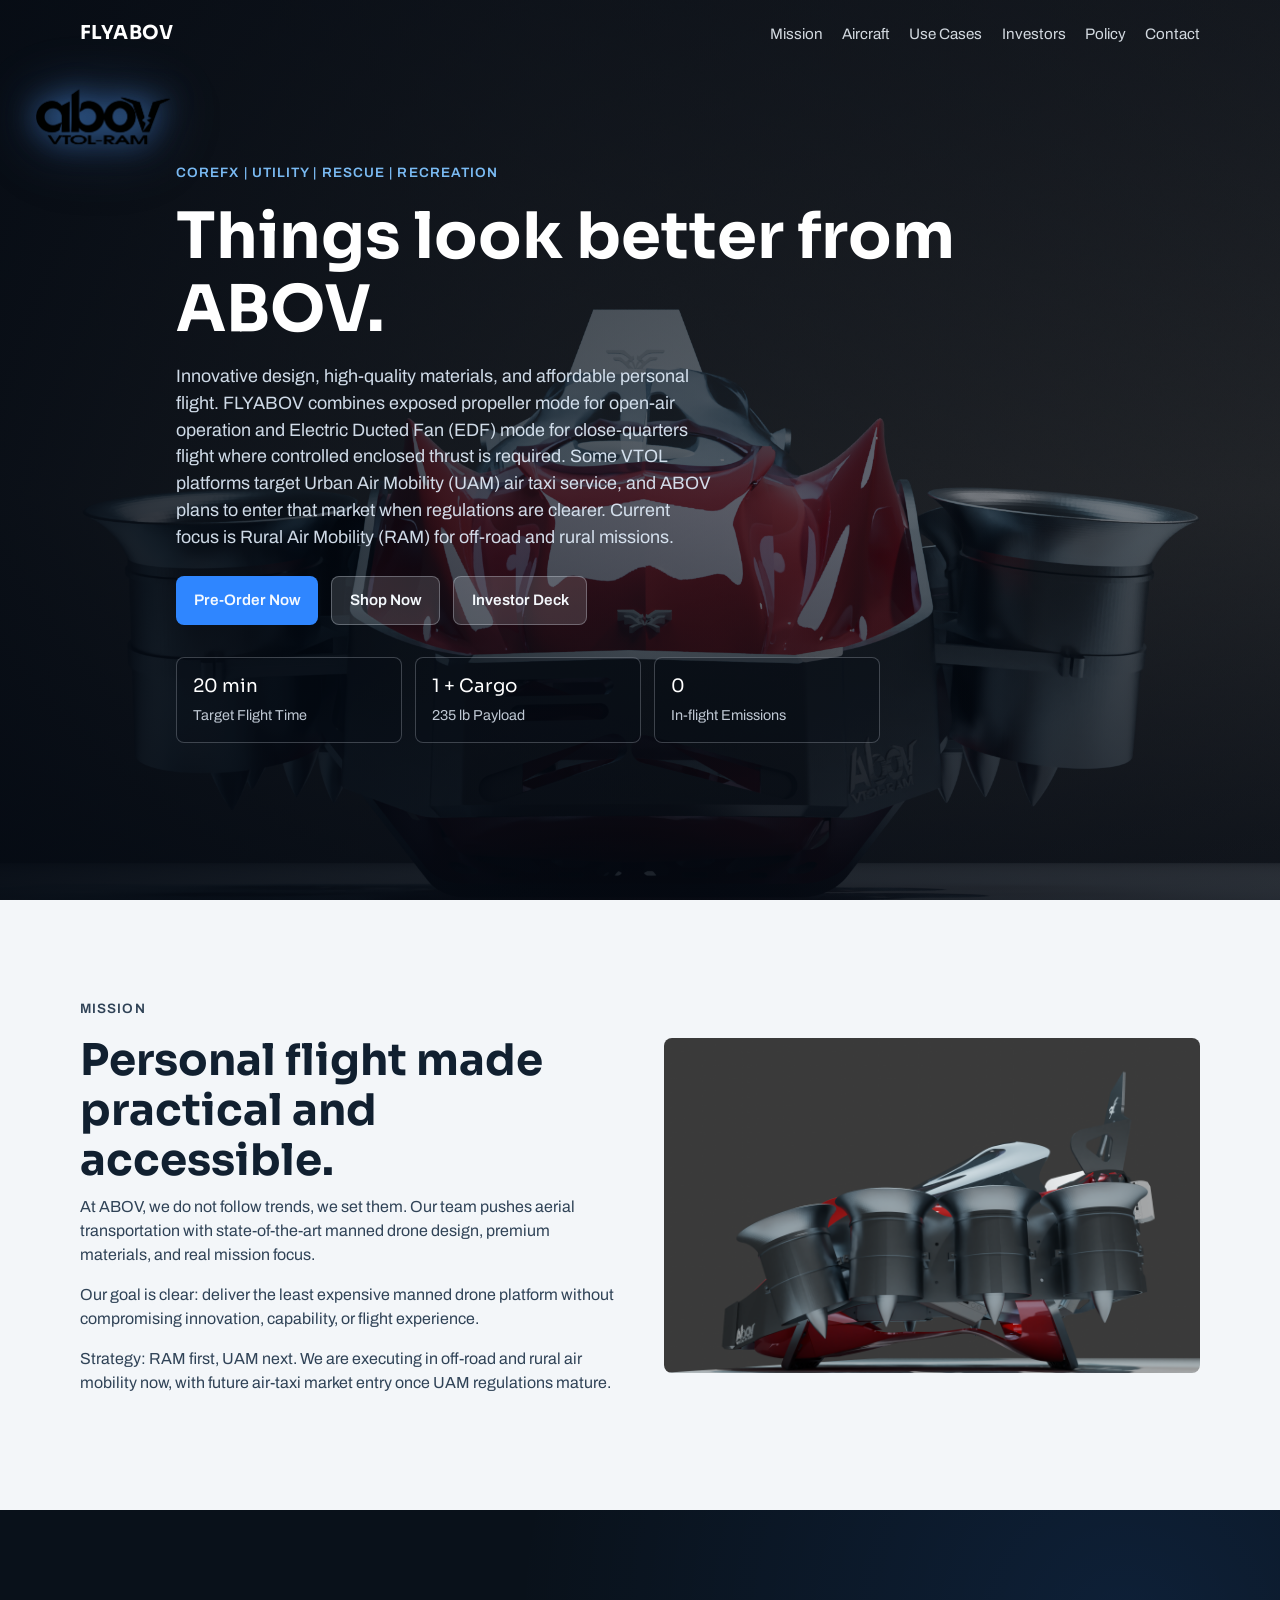
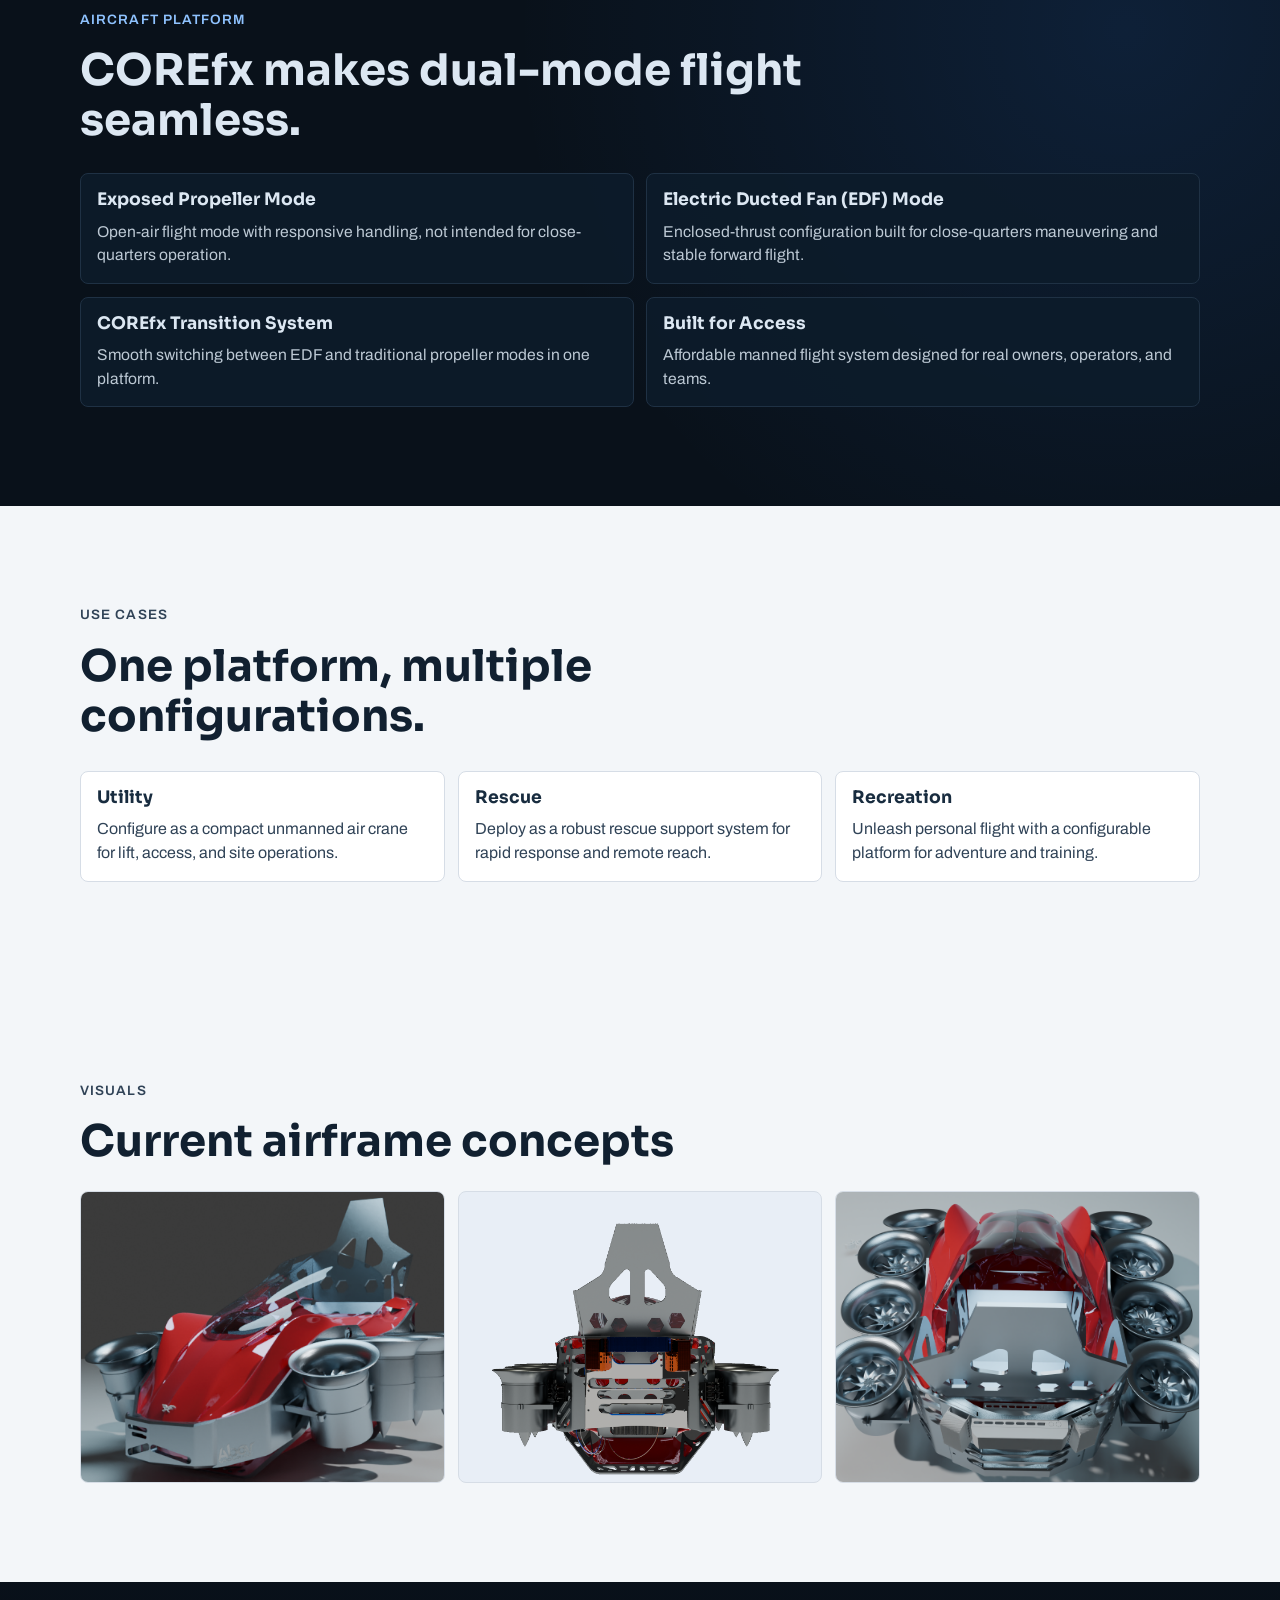
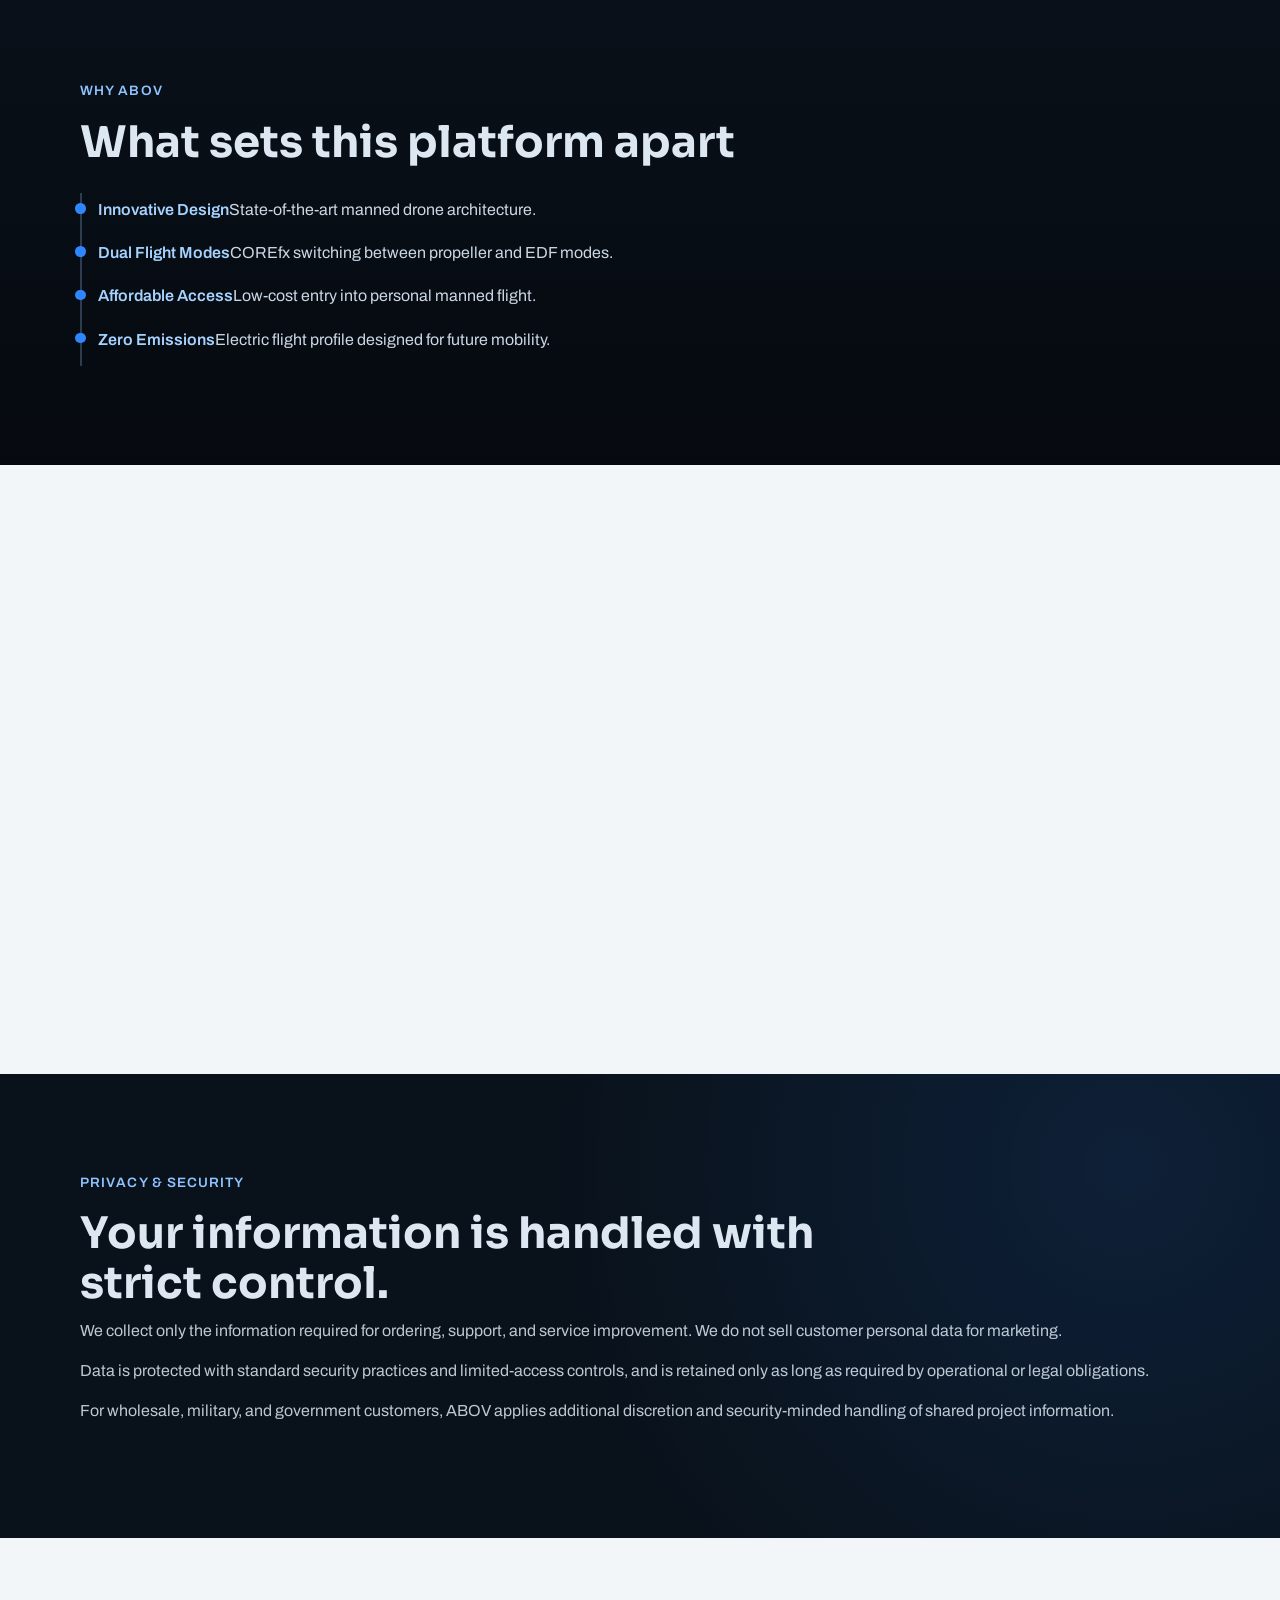
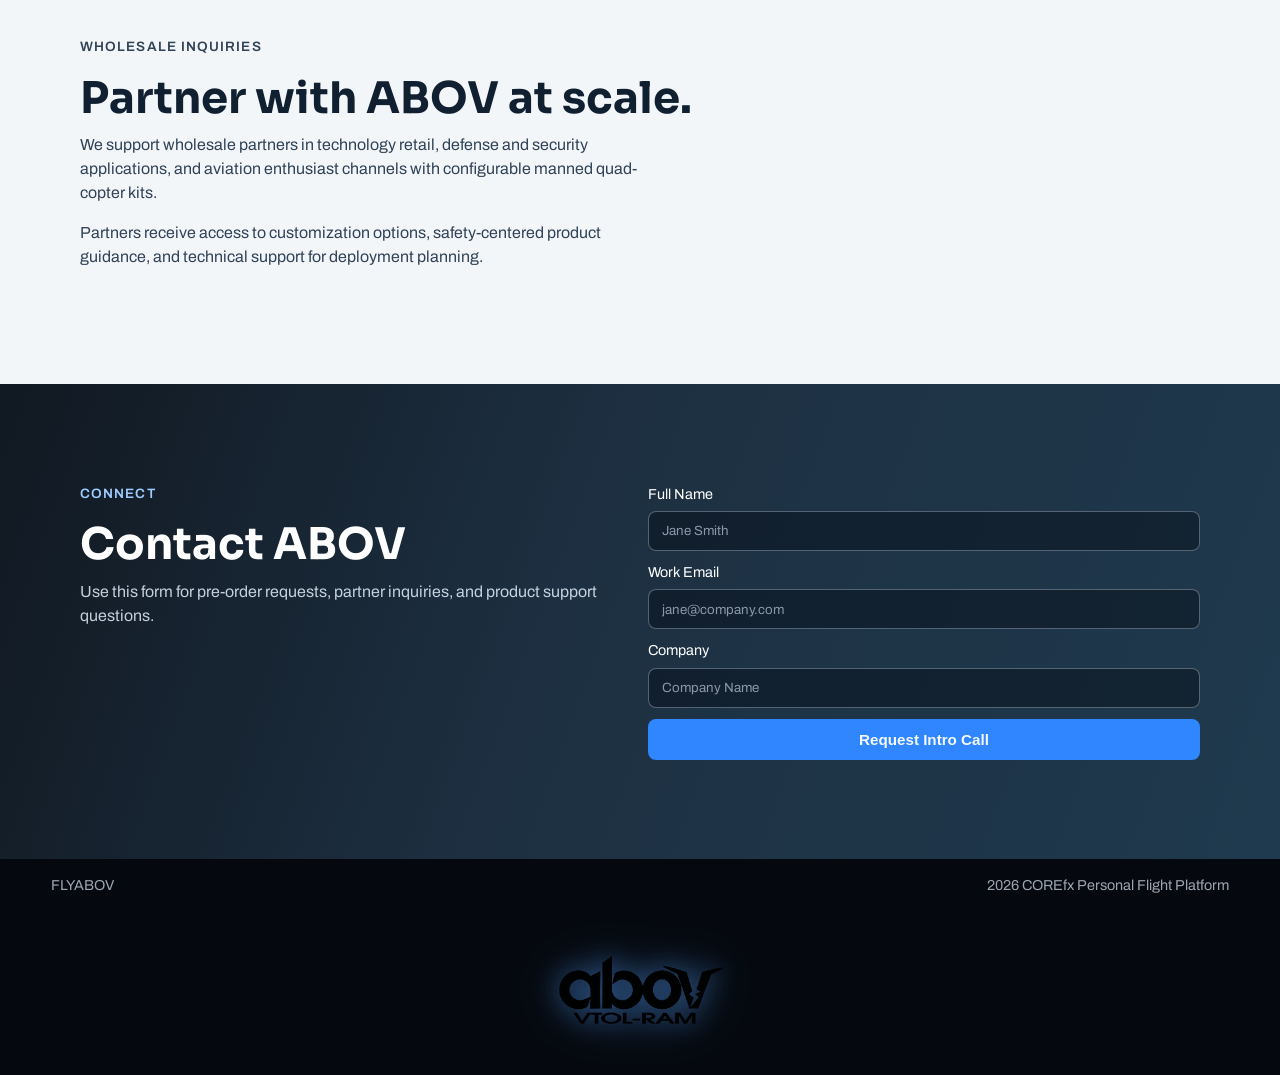
==== index.html @ 3d55a350 "Initial commit2" ====
<!doctype html>
<html lang="en">
  <head>
    <meta charset="UTF-8" />
    <meta name="viewport" content="width=device-width, initial-scale=1.0" />
    <title>FLYABOV | COREfx Personal VTOL</title>
    <meta
      name="description"
      content="FLYABOV builds affordable personal electric VTOL aircraft with COREfx dual-mode propulsion for utility, rescue, and recreational missions."
    />
    <link rel="icon" type="image/png" href="bitmap.png" />
    <link rel="apple-touch-icon" href="bitmap.png" />
    <meta name="theme-color" content="#0a1a2d" />
    <link rel="preconnect" href="https://fonts.googleapis.com" />
    <link rel="preconnect" href="https://fonts.gstatic.com" crossorigin />
    <link
      href="https://fonts.googleapis.com/css2?family=Archivo:wght@400;500;700&family=Sora:wght@400;600;700&display=swap"
      rel="stylesheet"
    />
    <link rel="stylesheet" href="styles.css" />
  </head>
  <body>
    <header class="hero" id="top">
      <div class="hero-overlay"></div>
      <img class="site-logo-top" src="bitmap.png" alt="ABOV logo" />
      <nav class="top-nav container">
        <a href="#top" class="brand">FLYABOV</a>
        <ul class="nav-links">
          <li><a href="#mission">Mission</a></li>
          <li><a href="#aircraft">Aircraft</a></li>
          <li><a href="#operations">Use Cases</a></li>
        <!-- <li><a href="merch.html">Merch</a></li>-->
          <li><a href="investor-deck.html">Investors</a></li>
          <li><a href="#policy">Policy</a></li>
          <li><a href="#contact">Contact</a></li>
        </ul>
      </nav>
      <div class="hero-content container reveal">
        <p class="eyebrow">COREfx | Utility | Rescue | Recreation</p>
        <h1>Things look better from ABOV.</h1>
        <p class="hero-copy">
          Innovative design, high-quality materials, and affordable personal flight. FLYABOV
          combines exposed propeller mode for open-air operation and Electric Ducted Fan (EDF)
          mode for close-quarters flight where controlled enclosed thrust is required. Some VTOL
          platforms target Urban Air Mobility (UAM) air taxi service, and ABOV plans to enter that
          market when regulations are clearer. Current focus is Rural Air Mobility (RAM) for
          off-road and rural missions.
        </p>
        <div class="hero-actions">
          <a class="btn btn-primary" href="#contact">Pre-Order Now</a>
          <a class="btn btn-secondary" href="#operations">Shop Now</a>
          <a class="btn btn-secondary" href="investor-deck.html">Investor Deck</a>
        </div>
        <ul class="hero-stats">
          <li><span class="value">20 min</span><span class="label">Target Flight Time</span></li>
          <li><span class="value">1 + Cargo</span><span class="label">235 lb Payload</span></li>
          <li><span class="value">0</span><span class="label">In-flight Emissions</span></li>
        </ul>
      </div>
    </header>

    <main>
      <section class="section section-light" id="mission">
        <div class="container split reveal">
          <div>
            <p class="section-tag">Mission</p>
            <h2>Personal flight made practical and accessible.</h2>
            <p>
              At ABOV, we do not follow trends, we set them. Our team pushes aerial transportation
              with state-of-the-art manned drone design, premium materials, and real mission focus.
            </p>
            <p>
              Our goal is clear: deliver the least expensive manned drone platform without
              compromising innovation, capability, or flight experience.
            </p>
            <p>
              Strategy: RAM first, UAM next. We are executing in off-road and rural air mobility
              now, with future air-taxi market entry once UAM regulations mature.
            </p>
          </div>
          <div class="image-wrap">
            <img
              src="matela%20image/Side%20on%20portriate%20100sample%20full%20rez.png"
              alt="Electric VTOL aircraft on an airfield at sunset"
              loading="lazy"
            />
          </div>
        </div>
      </section>

      <section class="section section-dark" id="aircraft">
        <div class="container reveal">
          <p class="section-tag">Aircraft Platform</p>
          <h2>COREfx makes dual-mode flight seamless.</h2>
          <div class="spec-grid">
            <article class="spec">
              <h3>Exposed Propeller Mode</h3>
              <p>Open-air flight mode with responsive handling, not intended for close-quarters operation.</p>
            </article>
            <article class="spec">
              <h3>Electric Ducted Fan (EDF) Mode</h3>
              <p>Enclosed-thrust configuration built for close-quarters maneuvering and stable forward flight.</p>
            </article>
            <article class="spec">
              <h3>COREfx Transition System</h3>
              <p>Smooth switching between EDF and traditional propeller modes in one platform.</p>
            </article>
            <article class="spec">
              <h3>Built for Access</h3>
              <p>Affordable manned flight system designed for real owners, operators, and teams.</p>
            </article>
          </div>
        </div>
      </section>

      <section class="section section-light" id="operations">
        <div class="container reveal">
          <p class="section-tag">Use Cases</p>
          <h2>One platform, multiple configurations.</h2>
          <div class="route-grid">
            <article class="route">
              <h3>Utility</h3>
              <p>Configure as a compact unmanned air crane for lift, access, and site operations.</p>
            </article>
            <article class="route">
              <h3>Rescue</h3>
              <p>Deploy as a robust rescue support system for rapid response and remote reach.</p>
            </article>
            <article class="route">
              <h3>Recreation</h3>
              <p>Unleash personal flight with a configurable platform for adventure and training.</p>
            </article>
          </div>
        </div>
      </section>

      <section class="section section-light section-media" id="gallery">
        <div class="container reveal">
          <p class="section-tag">Visuals</p>
          <h2>Current airframe concepts</h2>
          <div class="media-grid">
            <img
              src="matela%20image/front%20portriate%20logos%201920p.png"
              alt="Front perspective concept render"
              loading="lazy"
            />
            <img
              src="matela%20image/stern%20ortho%20chrome%20render%20tran.png"
              alt="Stern orthographic concept render"
              loading="lazy"
            />
            <img
              src="matela%20image/down%20tilt%20stearn%20portriate%20100sample%20full%20rez.png"
              alt="Down-tilt rear concept render"
              loading="lazy"
            />
          </div>
        </div>
      </section>

      <section class="section section-dark section-timeline" id="roadmap">
        <div class="container reveal">
          <p class="section-tag">Why ABOV</p>
          <h2>What sets this platform apart</h2>
          <ol class="timeline">
            <li><span>Innovative Design</span>State-of-the-art manned drone architecture.</li>
            <li><span>Dual Flight Modes</span>COREfx switching between propeller and EDF modes.</li>
            <li><span>Affordable Access</span>Low-cost entry into personal manned flight.</li>
            <li><span>Zero Emissions</span>Electric flight profile designed for future mobility.</li>
          </ol>
        </div>
      </section>

      <section class="section section-light" id="policy">
        <div class="container reveal">
          <p class="section-tag">Policy & Safety</p>
          <h2>Experimental kit and operating notice</h2>
          <p>
            ABOV manned quad-copter kits are experimental aircraft platforms intended for
            amateur-built and authorized-use scenarios. Customers are responsible for assembly,
            regulatory compliance, and safe operation.
          </p>
          <p>
            Operation is intended for rural environments away from populated areas. Building and
            flying manned quad-copters involves inherent risk, including serious injury, death, and
            property damage. By purchasing, users accept these risks and responsibility.
          </p>
          <p>
            Limited component warranty applies to defects in material and workmanship only. Warranty
            does not cover assembly errors, modifications, or improper use.
          </p>
        </div>
      </section>

      <section class="section section-dark" id="privacy">
        <div class="container reveal">
          <p class="section-tag">Privacy & Security</p>
          <h2>Your information is handled with strict control.</h2>
          <p>
            We collect only the information required for ordering, support, and service
            improvement. We do not sell customer personal data for marketing.
          </p>
          <p>
            Data is protected with standard security practices and limited-access controls, and is
            retained only as long as required by operational or legal obligations.
          </p>
          <p>
            For wholesale, military, and government customers, ABOV applies additional discretion
            and security-minded handling of shared project information.
          </p>
        </div>
      </section>

      <section class="section section-light" id="wholesale">
        <div class="container reveal">
          <p class="section-tag">Wholesale Inquiries</p>
          <h2>Partner with ABOV at scale.</h2>
          <p>
            We support wholesale partners in technology retail, defense and security applications,
            and aviation enthusiast channels with configurable manned quad-copter kits.
          </p>
          <p>
            Partners receive access to customization options, safety-centered product guidance, and
            technical support for deployment planning.
          </p>
        </div>
      </section>
    </main>

    <section class="section section-accent" id="contact">
      <div class="container contact reveal">
        <div>
          <p class="section-tag">Connect</p>
          <h2>Contact ABOV</h2>
          <p>
            Use this form for pre-order requests, partner inquiries, and product support questions.
          </p>
        </div>
        <form class="contact-form" action="#" method="post">
          <label>
            Full Name
            <input type="text" name="name" placeholder="Jane Smith" required />
          </label>
          <label>
            Work Email
            <input type="email" name="email" placeholder="jane@company.com" required />
          </label>
          <label>
            Company
            <input type="text" name="company" placeholder="Company Name" />
          </label>
          <button type="submit" class="btn btn-primary">Request Intro Call</button>
        </form>
      </div>
    </section>

    <footer class="footer">
      <p>FLYABOV</p>
      <p><span id="year"></span> COREfx Personal Flight Platform</p>
    </footer>
    <div class="site-logo-bottom-wrap">
      <img class="site-logo-bottom" src="bitmap.png" alt="ABOV logo" />
    </div>

    <script src="landing.js"></script>
  </body>
</html>
---- styles.css ----
:root {
  --bg-dark: #09111a;
  --bg-deep: #05090f;
  --bg-light: #f3f6f9;
  --text-main: #112030;
  --text-light: #dce7f2;
  --accent: #2f86ff;
  --accent-dark: #165ec5;
  --line: #1f3144;
  --surface: #0e1c2b;
}

*,
*::before,
*::after {
  box-sizing: border-box;
}

html,
body {
  margin: 0;
  padding: 0;
  scroll-behavior: smooth;
}

body {
  font-family: "Archivo", sans-serif;
  color: var(--text-main);
  background: #ffffff;
  line-height: 1.5;
}

h1,
h2,
h3 {
  font-family: "Sora", sans-serif;
  margin: 0 0 0.6rem;
  line-height: 1.15;
}

p {
  margin: 0 0 1rem;
}

a {
  color: inherit;
  text-decoration: none;
}

.container {
  width: min(1120px, 92vw);
  margin: 0 auto;
}

.hero {
  position: relative;
  min-height: 100vh;
  display: grid;
  align-content: start;
  background-image: url("matela%20image/front%20on%20portriate%20logos%20100sample%20full%20rez.png");
  background-position: center center;
  background-size: cover;
  color: #ffffff;
}

.hero-overlay {
  position: absolute;
  inset: 0;
  background:
    linear-gradient(90deg, rgb(2 8 17 / 82%) 0%, rgb(2 8 17 / 54%) 42%, rgb(2 8 17 / 32%) 100%),
    linear-gradient(0deg, rgb(6 11 20 / 72%) 0%, rgb(6 11 20 / 20%) 45%, rgb(6 11 20 / 56%) 100%);
}

.site-logo-top {
  position: absolute;
  top: 4.3rem;
  left: min(4vw, 2rem);
  width: clamp(88px, 12vw, 140px);
  height: auto;
  z-index: 3;
  filter:
    drop-shadow(0 0 14px rgb(87 162 255 / 55%))
    drop-shadow(0 0 26px rgb(87 162 255 / 40%))
    drop-shadow(0 6px 14px rgb(2 8 16 / 55%));
}

.top-nav {
  position: relative;
  z-index: 2;
  display: flex;
  align-items: center;
  justify-content: space-between;
  padding: 1.2rem 0;
}

.brand {
  font-family: "Sora", sans-serif;
  font-size: clamp(1rem, 2vw, 1.2rem);
  font-weight: 700;
  letter-spacing: 0.02em;
}

.nav-links {
  display: flex;
  gap: 1.2rem;
  margin: 0;
  padding: 0;
  list-style: none;
}

.nav-links a {
  font-size: 0.95rem;
  color: rgb(237 244 251 / 88%);
}

.hero-content {
  position: relative;
  z-index: 2;
  padding: clamp(6rem, 10vh, 8rem) 0 3rem;
  max-width: 58rem;
  animation: hero-rise 720ms ease-out both;
}

.eyebrow,
.section-tag {
  font-size: 0.85rem;
  text-transform: uppercase;
  letter-spacing: 0.08em;
  font-weight: 600;
  margin-bottom: 1rem;
}

.eyebrow {
  color: rgb(129 196 255 / 95%);
}

.hero h1 {
  font-size: clamp(2rem, 5vw, 4rem);
  max-width: 22ch;
  margin-bottom: 1rem;
}

.hero-copy {
  font-size: clamp(1rem, 1.4vw, 1.2rem);
  max-width: 54ch;
  color: rgb(224 235 248 / 92%);
}

.hero-actions {
  display: flex;
  flex-wrap: wrap;
  gap: 0.8rem;
  margin: 1.6rem 0 2rem;
}

.btn {
  display: inline-flex;
  align-items: center;
  justify-content: center;
  border: 0;
  border-radius: 8px;
  padding: 0.74rem 1.1rem;
  font-size: 0.95rem;
  font-weight: 600;
  cursor: pointer;
}

.btn-primary {
  background: var(--accent);
  color: #f4f9ff;
}

.btn-primary:hover {
  background: #5aa3ff;
}

.btn-secondary {
  background: rgb(242 247 255 / 14%);
  border: 1px solid rgb(228 237 247 / 30%);
  color: #f4f8fc;
}

.btn-secondary:hover {
  background: rgb(242 247 255 / 20%);
}

.hero-stats {
  display: grid;
  grid-template-columns: repeat(3, minmax(0, 1fr));
  gap: 0.8rem;
  margin: 0;
  padding: 0;
  list-style: none;
  max-width: 44rem;
}

.hero-stats li {
  padding: 0.9rem 1rem;
  border: 1px solid rgb(224 235 247 / 24%);
  border-radius: 8px;
  background: rgb(6 13 21 / 34%);
}

.hero-stats .value {
  display: block;
  font-family: "Sora", sans-serif;
  font-size: 1.15rem;
  margin-bottom: 0.2rem;
}

.hero-stats .label {
  color: rgb(226 236 248 / 84%);
  font-size: 0.9rem;
}

.section {
  padding: clamp(3.8rem, 9vw, 6.2rem) 0;
}

.section h2 {
  font-size: clamp(1.7rem, 3.4vw, 2.8rem);
  max-width: 20ch;
}

.section-tag {
  color: var(--accent-dark);
}

.section-light {
  background: var(--bg-light);
}

.section-light p {
  color: #304357;
  max-width: 64ch;
}

.split {
  display: grid;
  grid-template-columns: 1fr 1fr;
  gap: clamp(1rem, 5vw, 3rem);
  align-items: center;
}

.image-wrap {
  margin: 0;
  width: 100%;
  aspect-ratio: 16 / 10;
  border-radius: 8px;
  overflow: hidden;
}

.image-wrap img {
  width: 100%;
  height: 100%;
  object-fit: cover;
  display: block;
}

.section-dark {
  background:
    radial-gradient(circle at 88% 20%, rgb(47 134 255 / 13%) 0%, rgb(47 134 255 / 0%) 50%),
    var(--bg-dark);
  color: var(--text-light);
}

.section-dark .section-tag {
  color: #8fc3ff;
}

.section-dark h2 {
  max-width: 24ch;
}

.section-dark p {
  color: rgb(220 231 242 / 85%);
}

.spec-grid {
  margin-top: 1.7rem;
  display: grid;
  grid-template-columns: repeat(2, minmax(0, 1fr));
  gap: 0.8rem;
}

.spec {
  background: rgb(13 28 43 / 88%);
  border: 1px solid var(--line);
  border-radius: 8px;
  padding: 1rem;
}

.spec h3 {
  font-size: 1.08rem;
}

.spec p {
  margin: 0;
  font-size: 0.98rem;
}

.route-grid {
  margin-top: 1.8rem;
  display: grid;
  grid-template-columns: repeat(3, minmax(0, 1fr));
  gap: 0.8rem;
}

.route {
  background: #ffffff;
  border: 1px solid #d6dde6;
  border-radius: 8px;
  padding: 1rem;
}

.route h3 {
  font-size: 1.08rem;
  color: #182c3f;
}

.route p {
  margin: 0;
}

.section-media .container > h2 {
  max-width: 18ch;
}

.media-grid {
  margin-top: 1.5rem;
  display: grid;
  grid-template-columns: repeat(3, minmax(0, 1fr));
  gap: 0.8rem;
}

.media-grid img {
  width: 100%;
  aspect-ratio: 5 / 4;
  object-fit: cover;
  border-radius: 8px;
  border: 1px solid #d6dde6;
  display: block;
  background: #e8eef6;
}

.section-timeline {
  background:
    linear-gradient(180deg, rgb(9 17 26 / 96%) 0%, rgb(6 10 16 / 100%) 100%),
    var(--bg-deep);
}

.timeline {
  margin: 1.6rem 0 0;
  padding: 0;
  list-style: none;
  border-left: 2px solid #2d3d50;
}

.timeline li {
  position: relative;
  padding: 0.3rem 0 0.9rem 1rem;
  font-size: 1rem;
  color: rgb(220 232 245 / 92%);
}

.timeline li::before {
  content: "";
  position: absolute;
  left: -0.43rem;
  top: 0.62rem;
  width: 0.65rem;
  height: 0.65rem;
  border-radius: 50%;
  background: var(--accent);
}

.timeline span {
  display: inline-block;
  min-width: 6.8rem;
  color: #a5d2ff;
  font-weight: 600;
}

.section-accent {
  color: #ffffff;
  background:
    linear-gradient(110deg, rgb(7 15 24 / 96%) 0%, rgb(15 35 54 / 94%) 45%, rgb(17 45 67 / 94%) 100%);
}

.section-accent .section-tag {
  color: #9dccff;
}

.contact {
  display: grid;
  grid-template-columns: 1fr 1fr;
  gap: 1rem;
  align-items: start;
}

.contact p {
  color: rgb(225 236 248 / 86%);
}

.contact-form {
  display: grid;
  gap: 0.7rem;
}

.contact-form label {
  display: grid;
  gap: 0.35rem;
  font-size: 0.9rem;
}

.contact-form input {
  width: 100%;
  border-radius: 8px;
  border: 1px solid rgb(214 229 245 / 34%);
  background: rgb(5 13 21 / 45%);
  color: #f3f8fd;
  padding: 0.72rem 0.8rem;
  font-family: inherit;
}

.contact-form input::placeholder {
  color: rgb(220 231 246 / 60%);
}

.footer {
  display: flex;
  justify-content: space-between;
  gap: 0.8rem;
  flex-wrap: wrap;
  padding: 1rem 4vw 1.2rem;
  background: #05090f;
  color: rgb(219 232 246 / 70%);
  font-size: 0.9rem;
}

.footer p {
  margin: 0;
}

.site-logo-bottom-wrap {
  display: flex;
  justify-content: center;
  align-items: center;
  padding: 1rem 0 1.35rem;
  background: #05090f;
}

.site-logo-bottom {
  width: clamp(96px, 14vw, 172px);
  height: auto;
  opacity: 0.92;
  filter:
    drop-shadow(0 0 12px rgb(87 162 255 / 46%))
    drop-shadow(0 0 22px rgb(87 162 255 / 30%));
}

.reveal {
  opacity: 0;
  transform: translateY(20px);
  transition:
    opacity 500ms ease,
    transform 500ms ease;
}

.reveal.in-view {
  opacity: 1;
  transform: translateY(0);
}

@keyframes hero-rise {
  from {
    opacity: 0;
    transform: translateY(18px);
  }
  to {
    opacity: 1;
    transform: translateY(0);
  }
}

@media (max-width: 900px) {
  .split,
  .contact {
    grid-template-columns: 1fr;
  }

  .route-grid,
  .hero-stats,
  .media-grid {
    grid-template-columns: 1fr;
  }

  .spec-grid {
    grid-template-columns: 1fr;
  }

  .nav-links {
    display: none;
  }

  .hero-content {
    padding-top: 5.2rem;
  }

  .site-logo-top {
    top: 4.65rem;
    left: 0.8rem;
    width: 92px;
  }
}
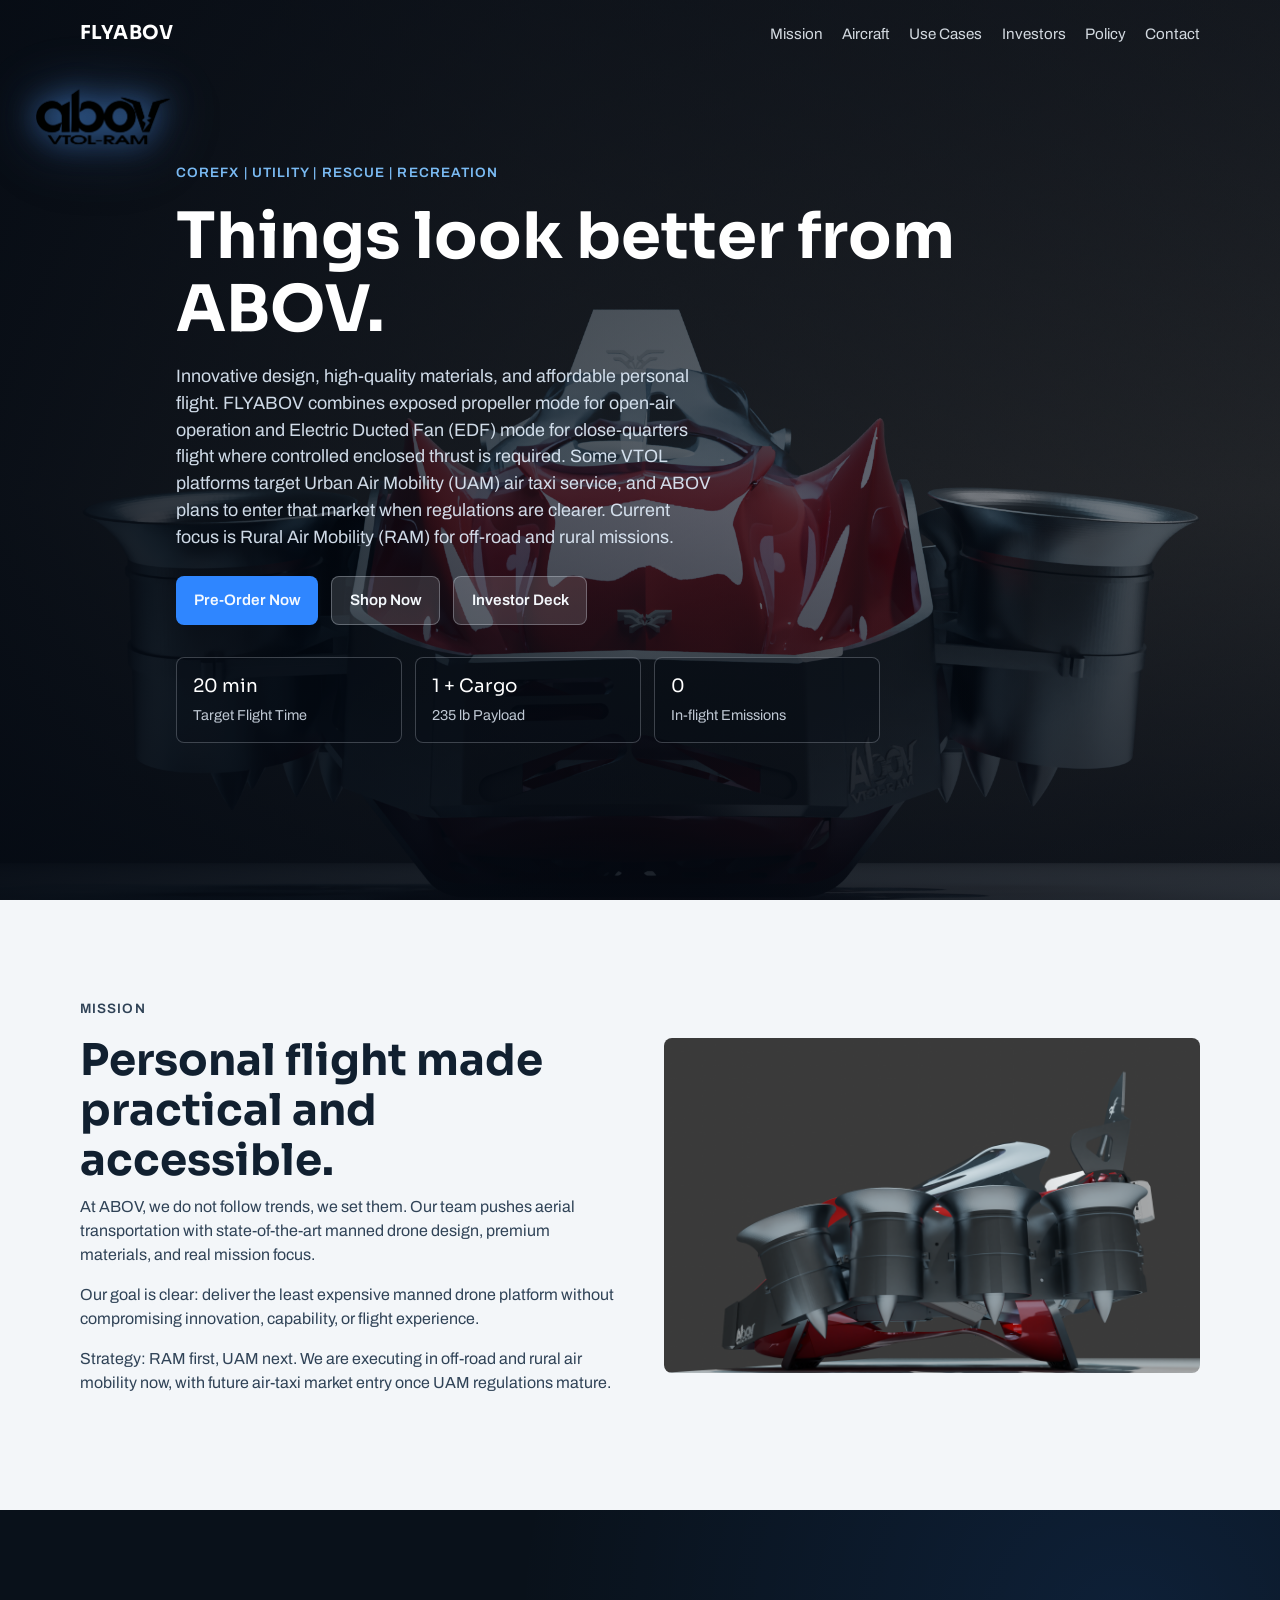
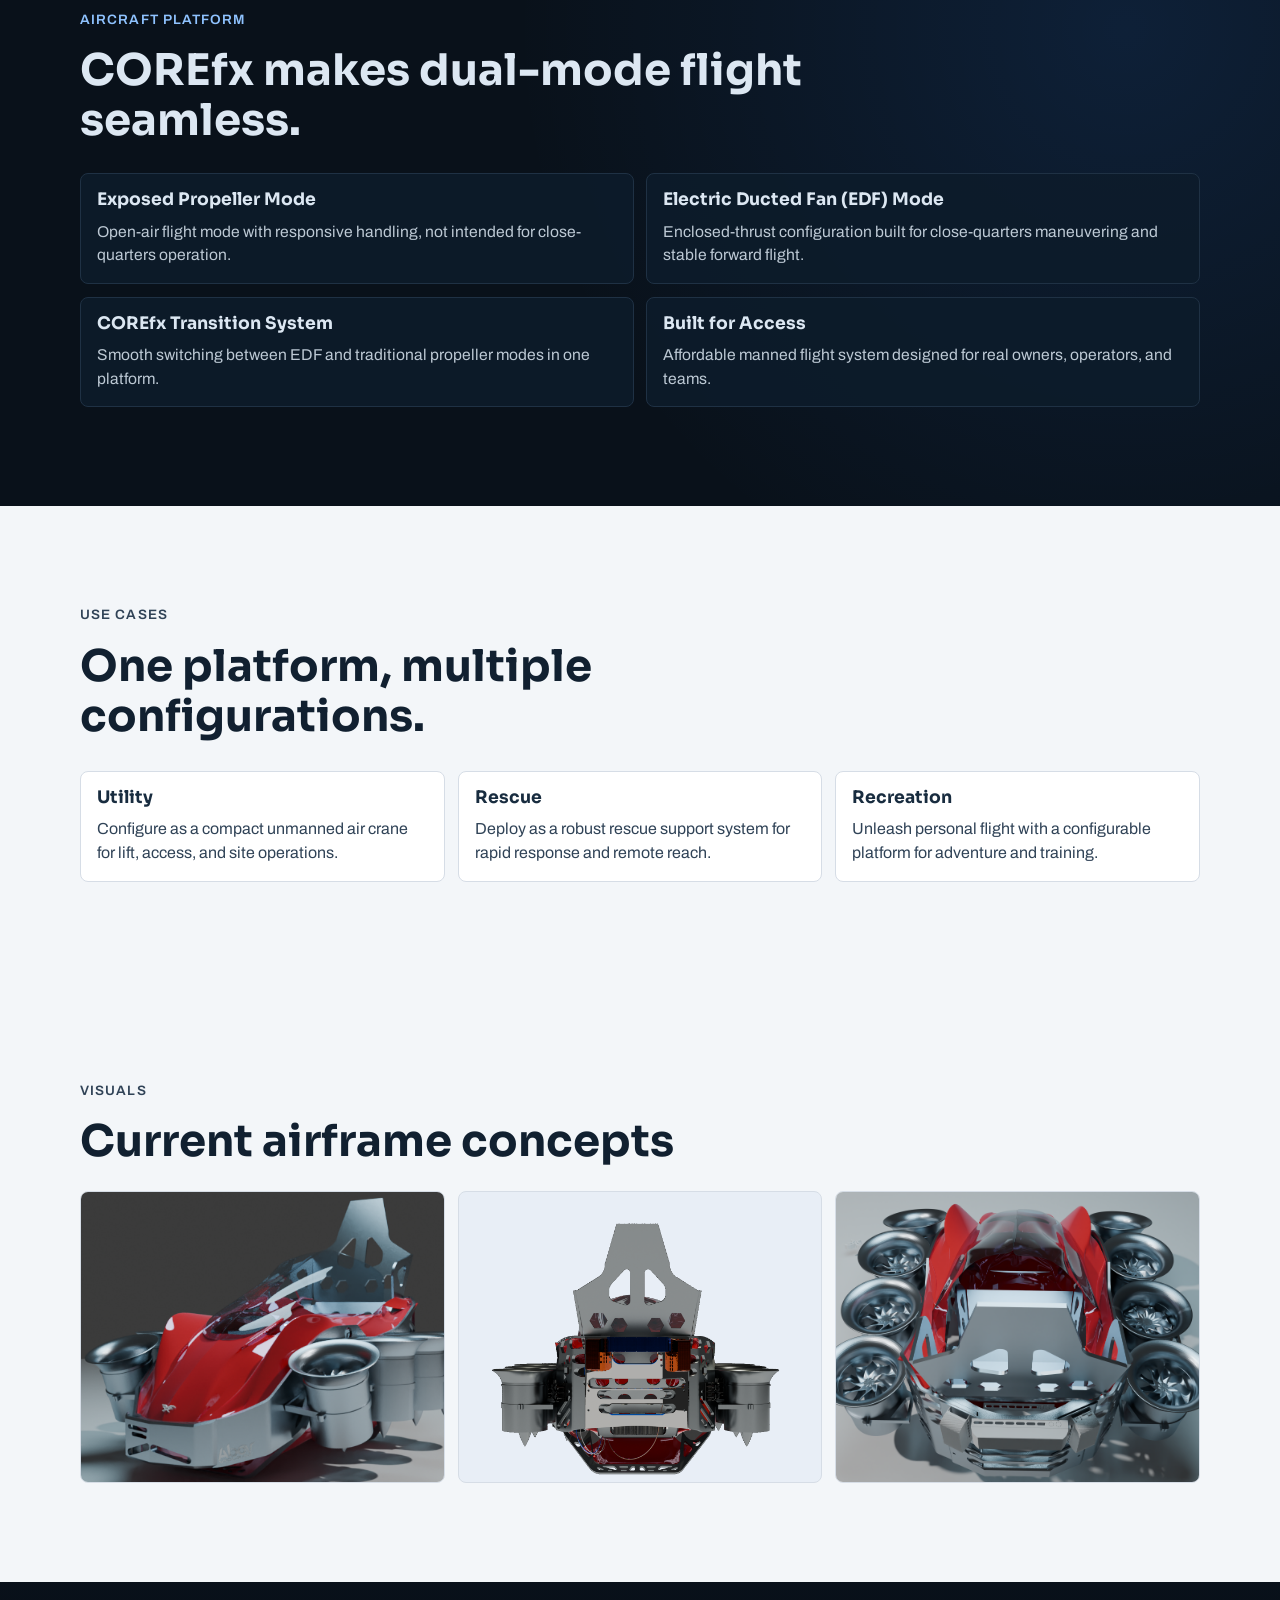
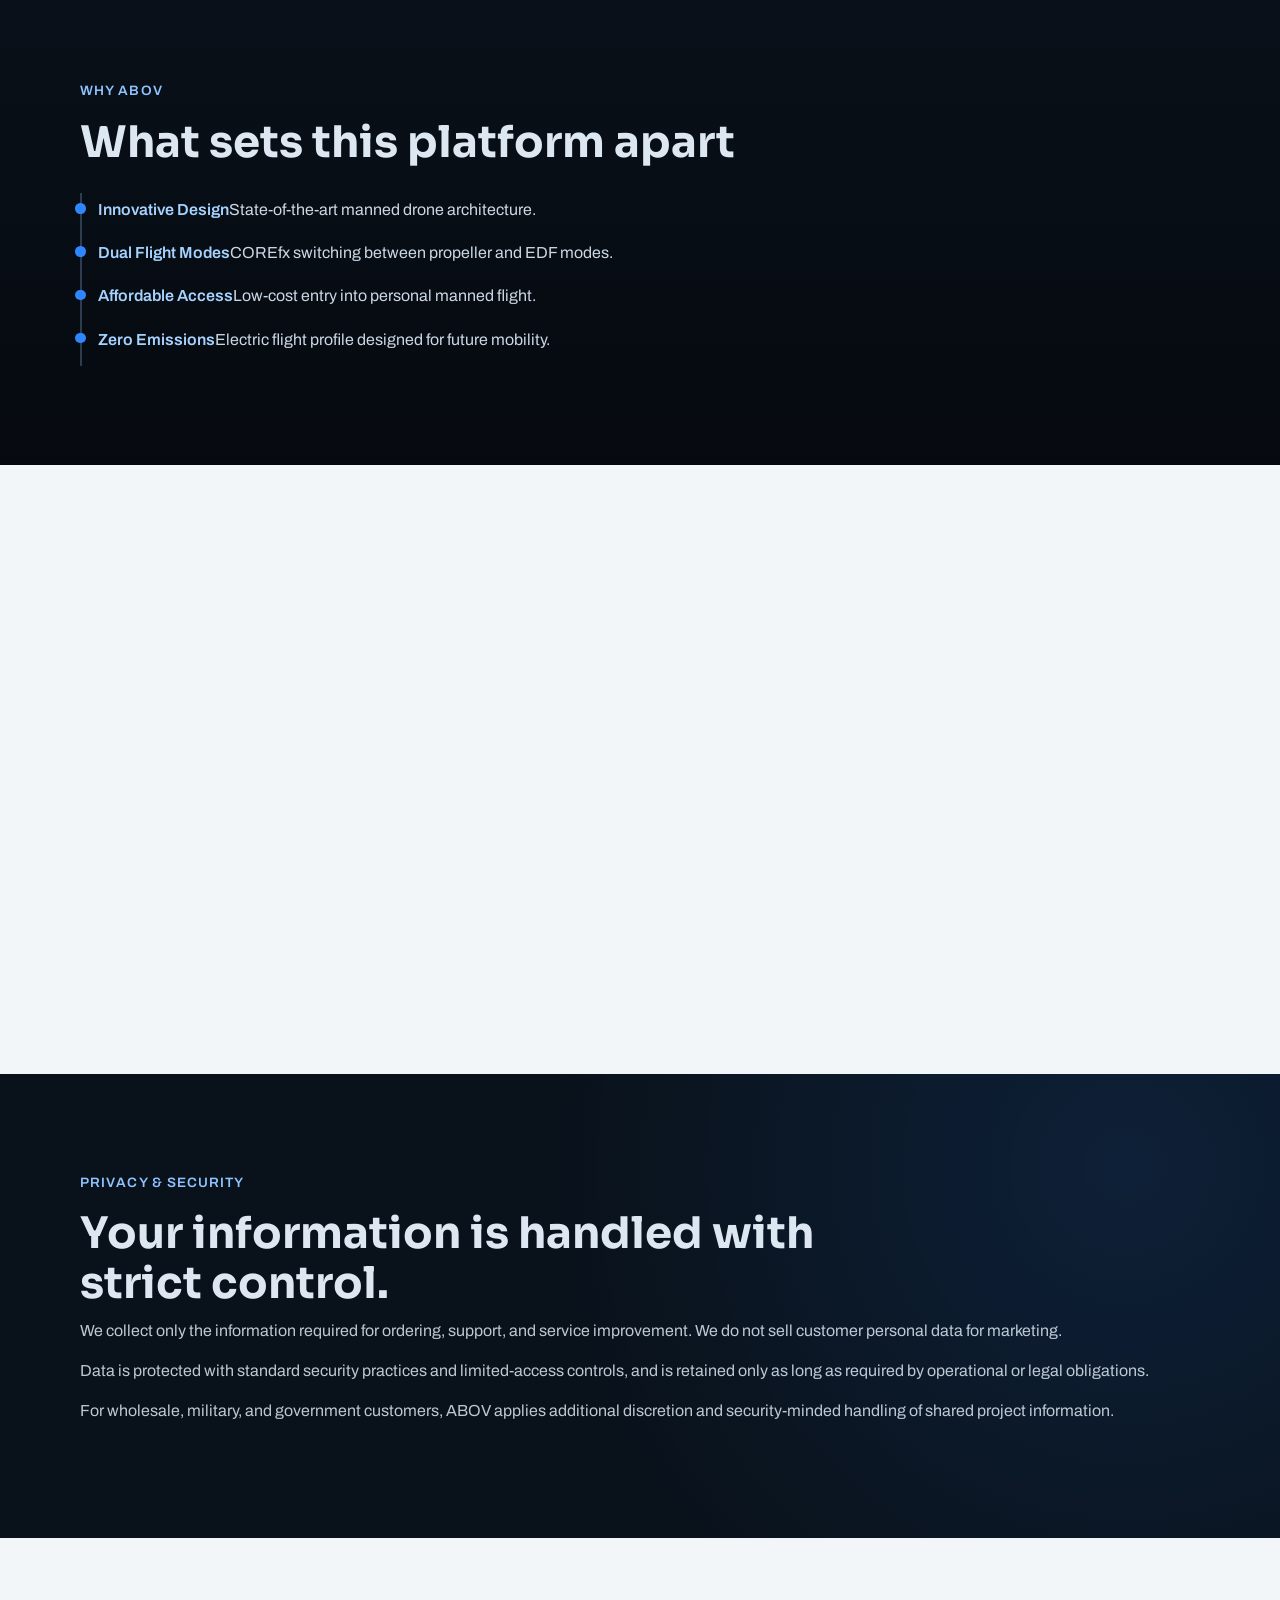
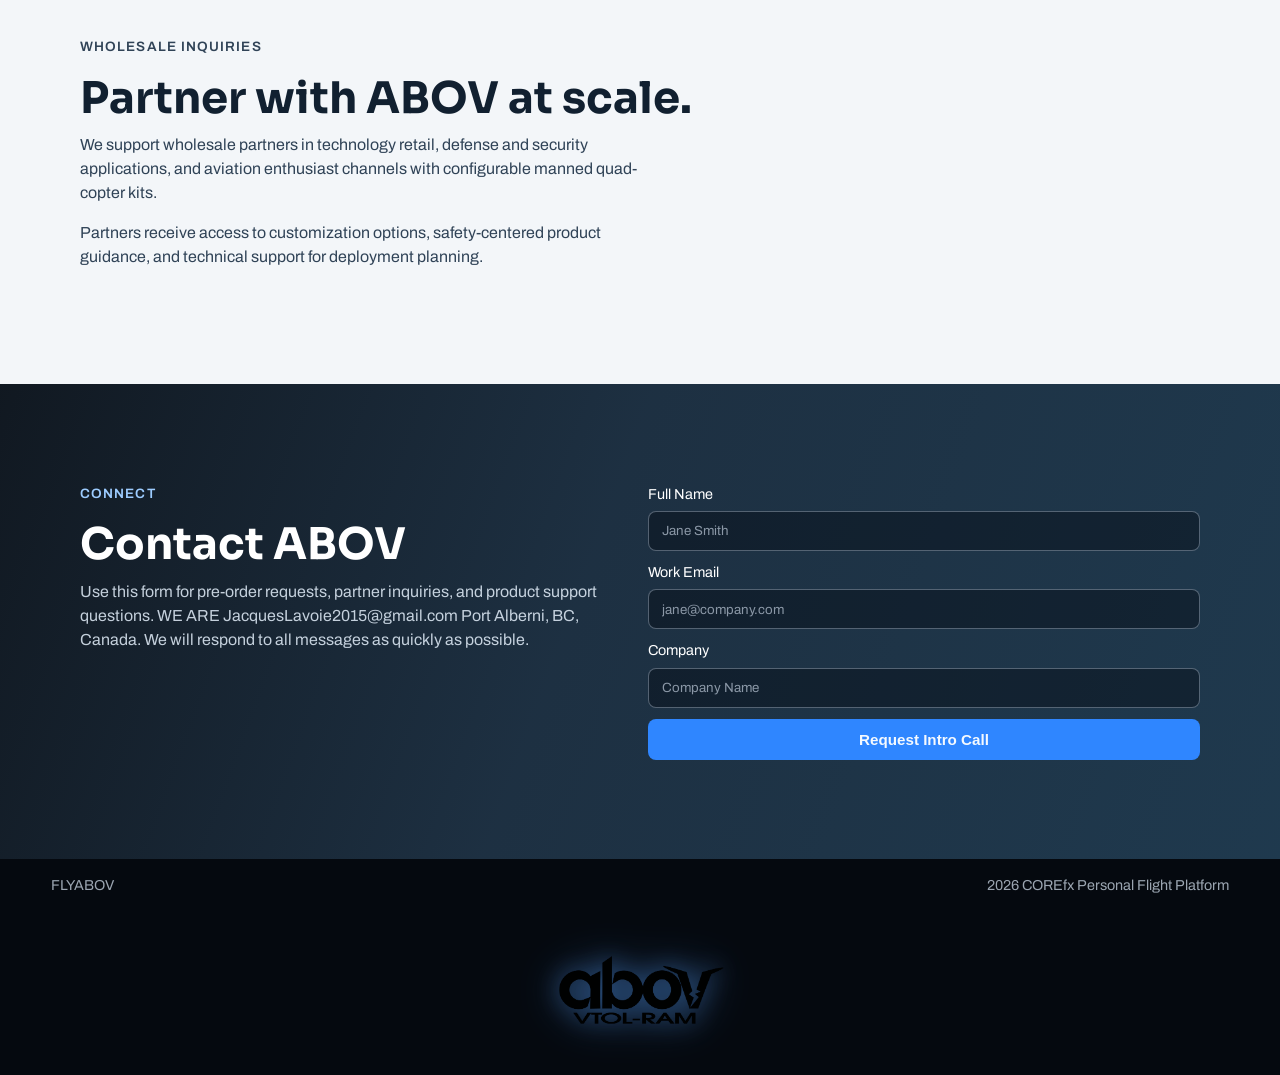
==== commit 47d9aa85: "Modify contact details in index.html Updated contact information in the contact section." ====
--- a/index.html
+++ b/index.html
@@ -233,7 +233,9 @@
           <p class="section-tag">Connect</p>
           <h2>Contact ABOV</h2>
           <p>
-            Use this form for pre-order requests, partner inquiries, and product support questions.
+            Use this form for pre-order requests, partner inquiries, and product support questions.  
+            WE ARE JacquesLavoie2015@gmail.com  Port Alberni, BC, Canada. We will respond to all messages as quickly as possible.
+          </p>
           </p>
         </div>
         <form class="contact-form" action="#" method="post">
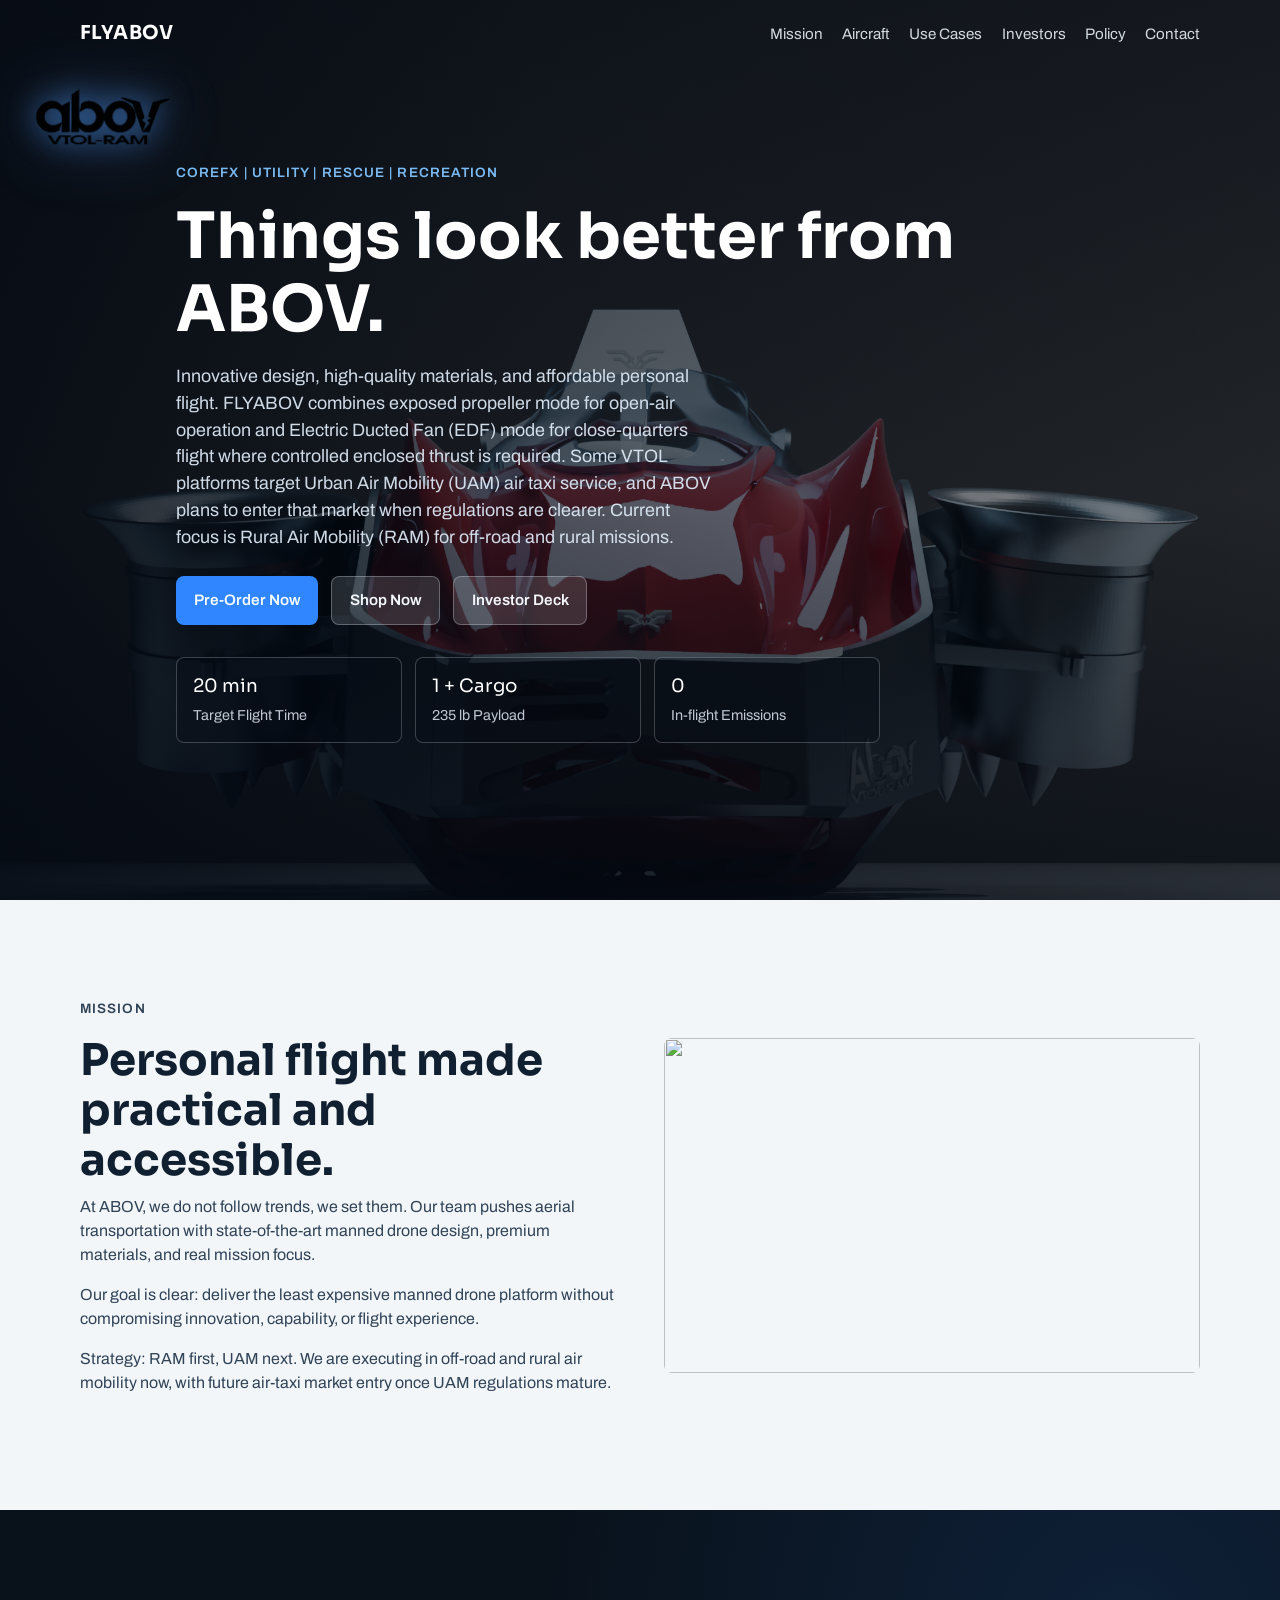
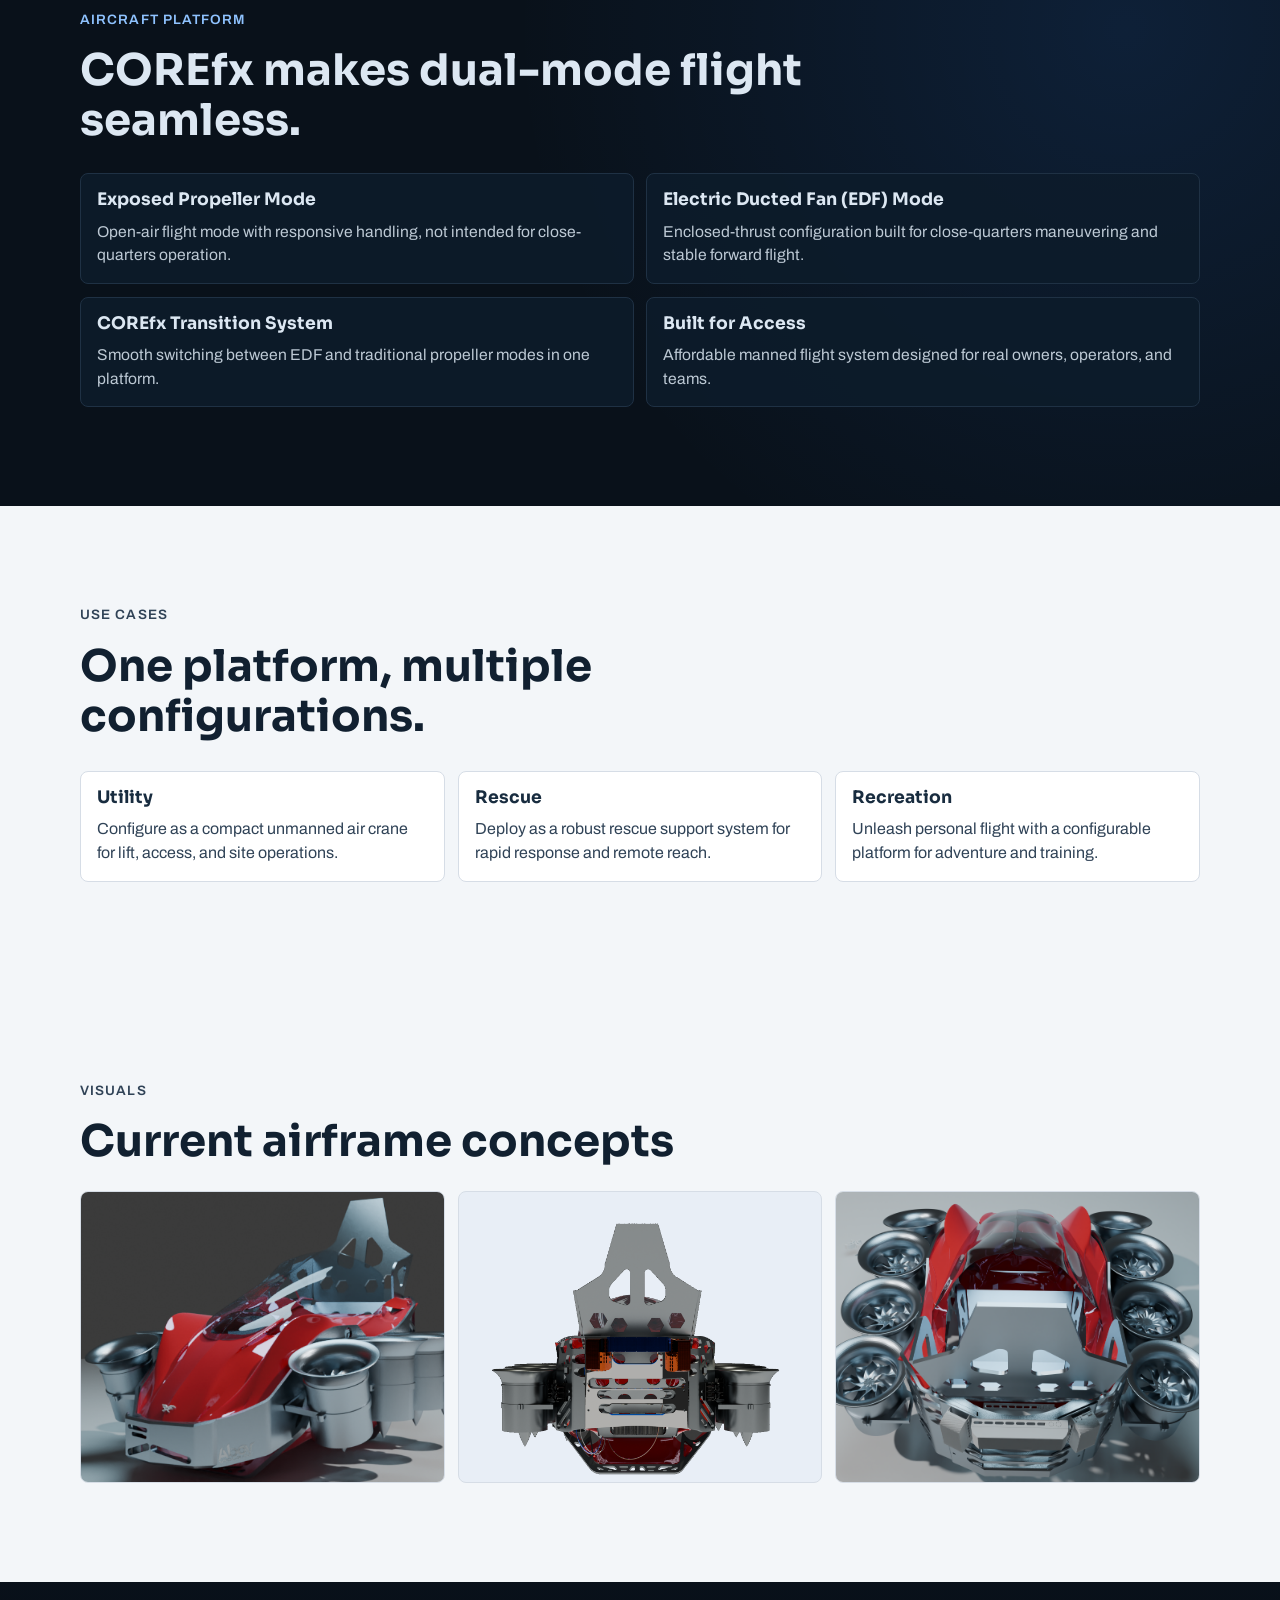
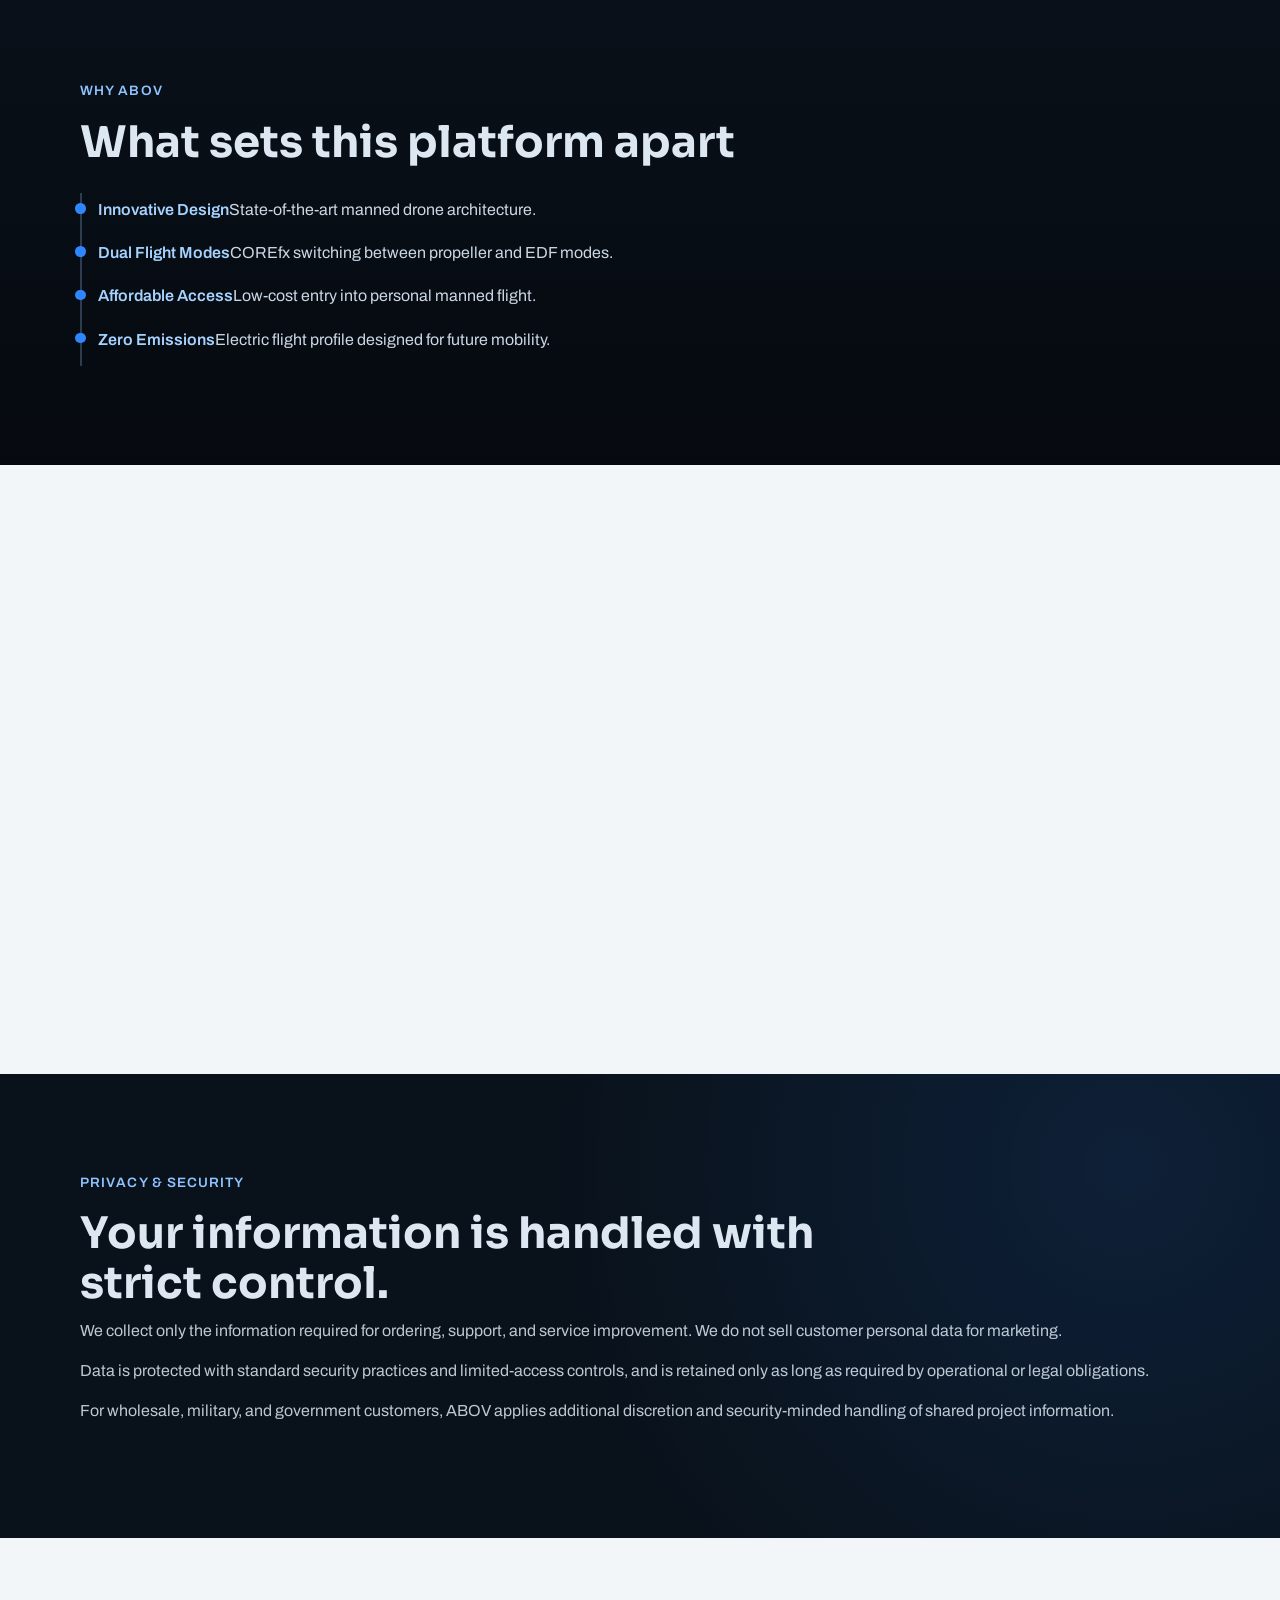
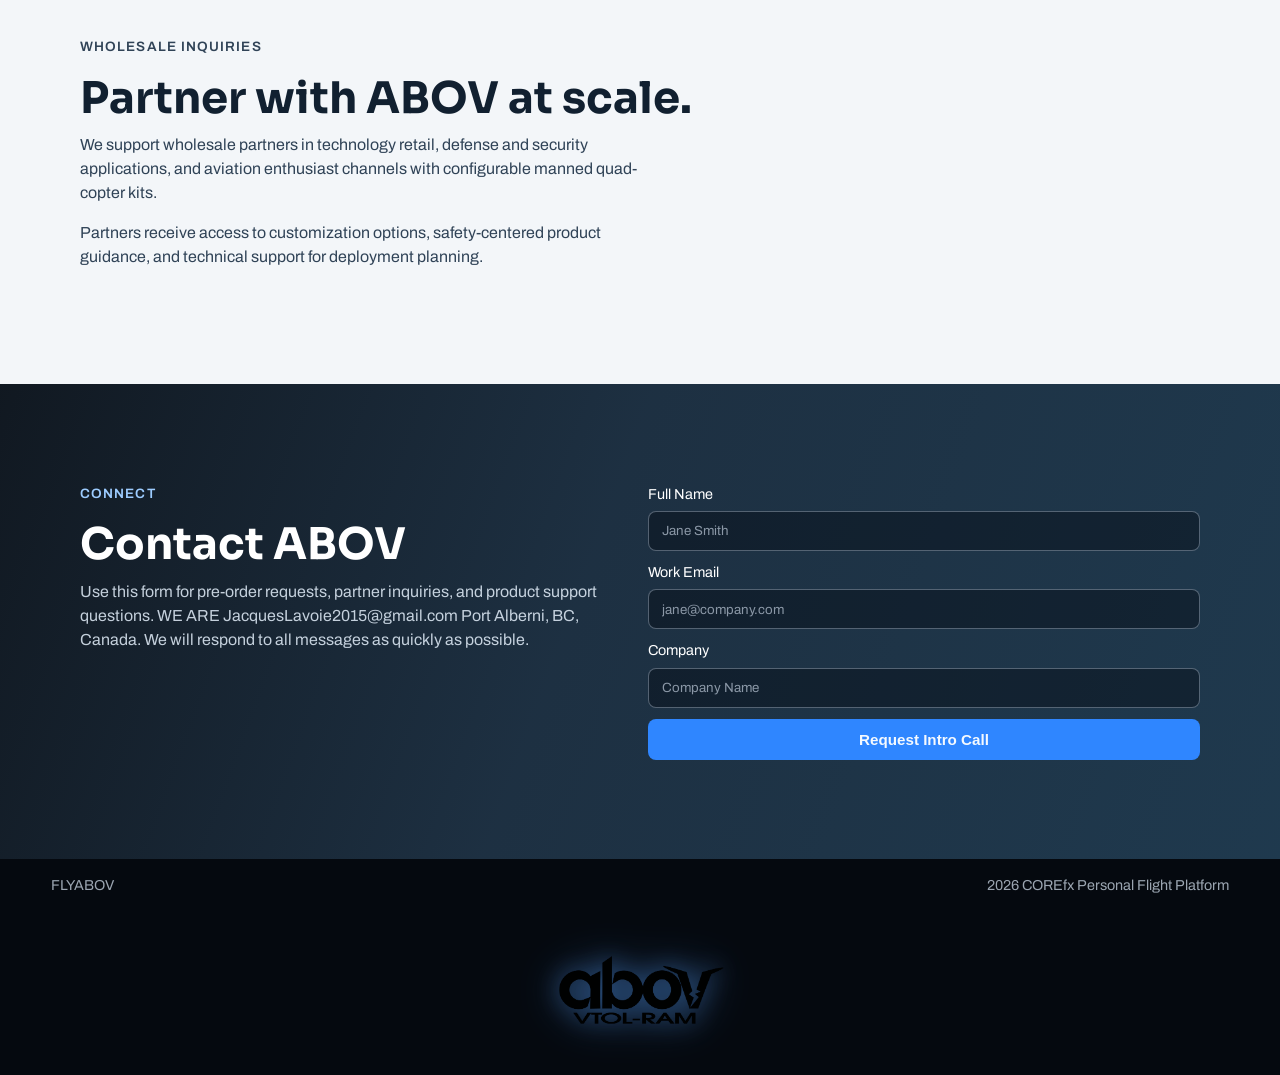
==== commit d606d6a6: "Update image source in index.html" ====
--- a/index.html
+++ b/index.html
@@ -80,7 +80,8 @@
           </div>
           <div class="image-wrap">
             <img
-              src="matela%20image/Side%20on%20portriate%20100sample%20full%20rez.png"
+              src="https://github.com/OrangutanCrypto/FlyAboveit/blob/main/matela%20image/sun%20see%20head%20on%20zoon.png"
+              <!--src="matela%20image/Side%20on%20portriate%20100sample%20full%20rez.png"-->
               alt="Electric VTOL aircraft on an airfield at sunset"
               loading="lazy"
             />
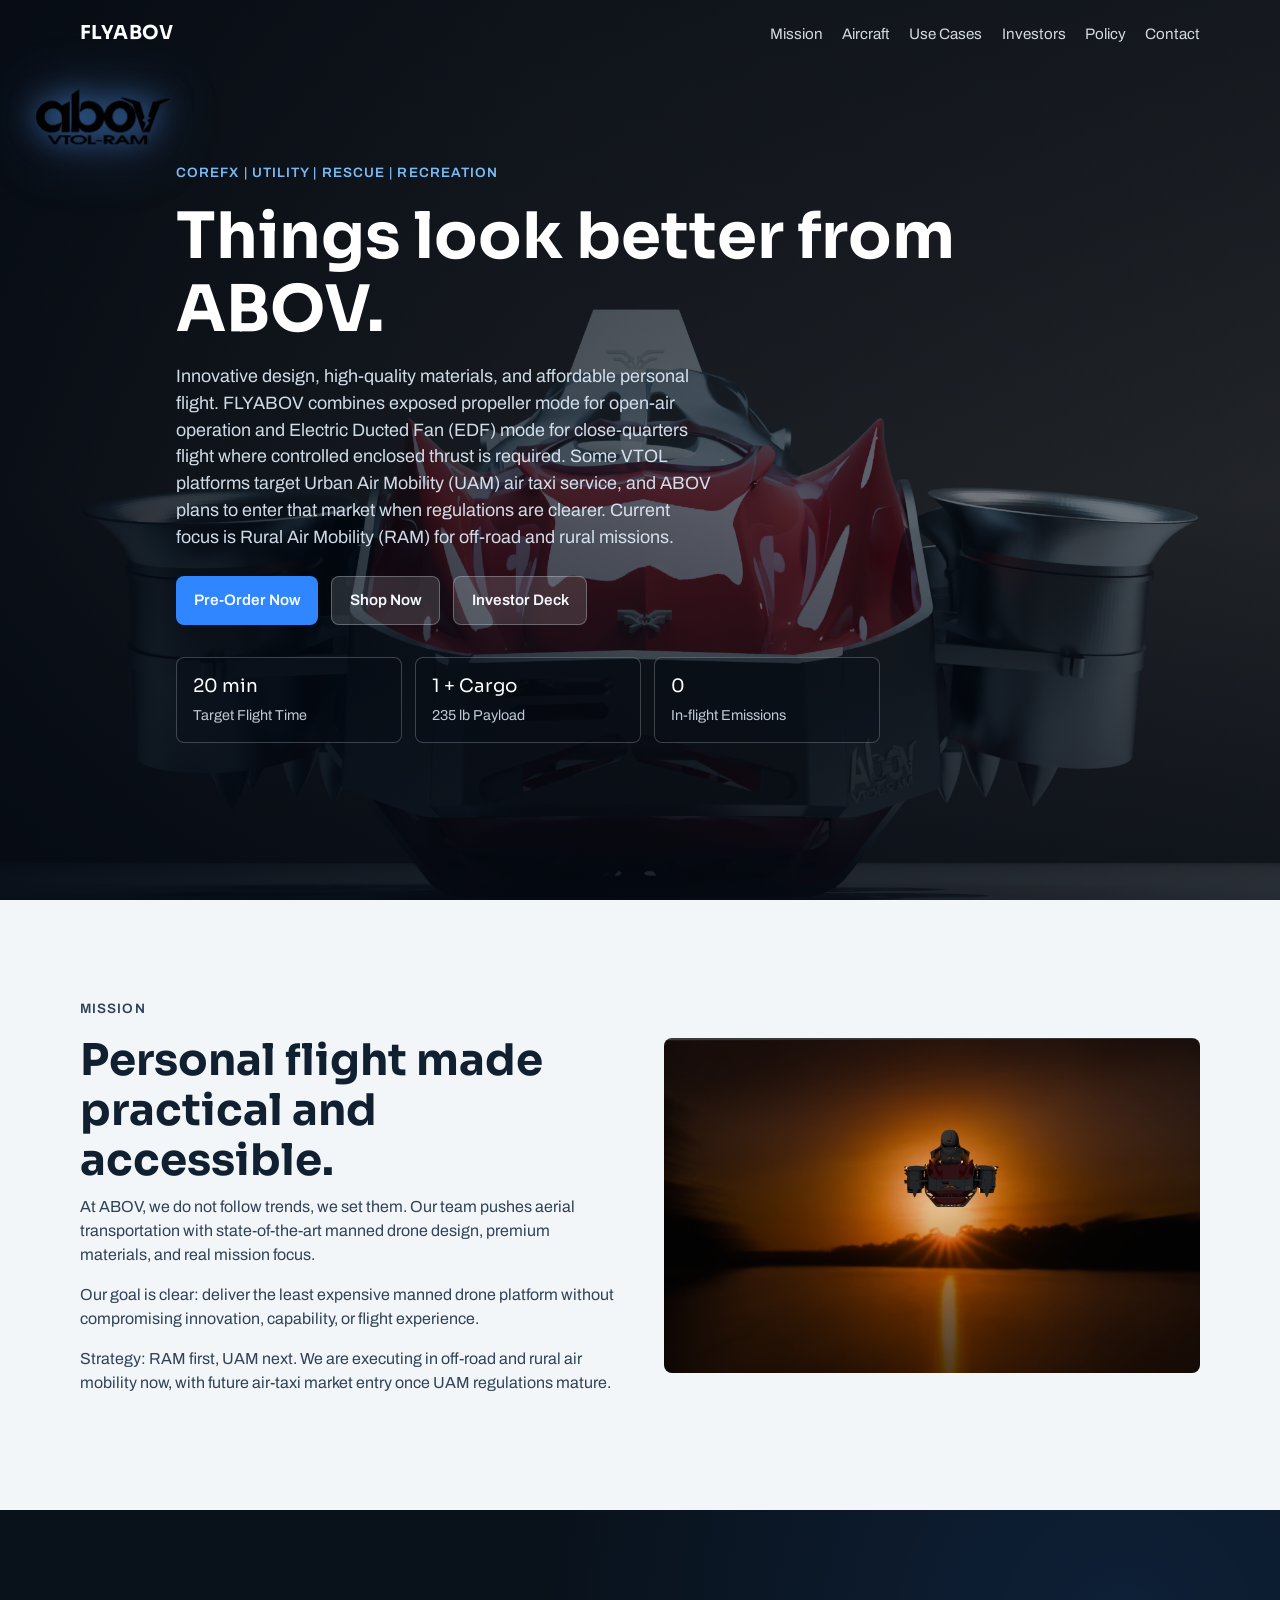
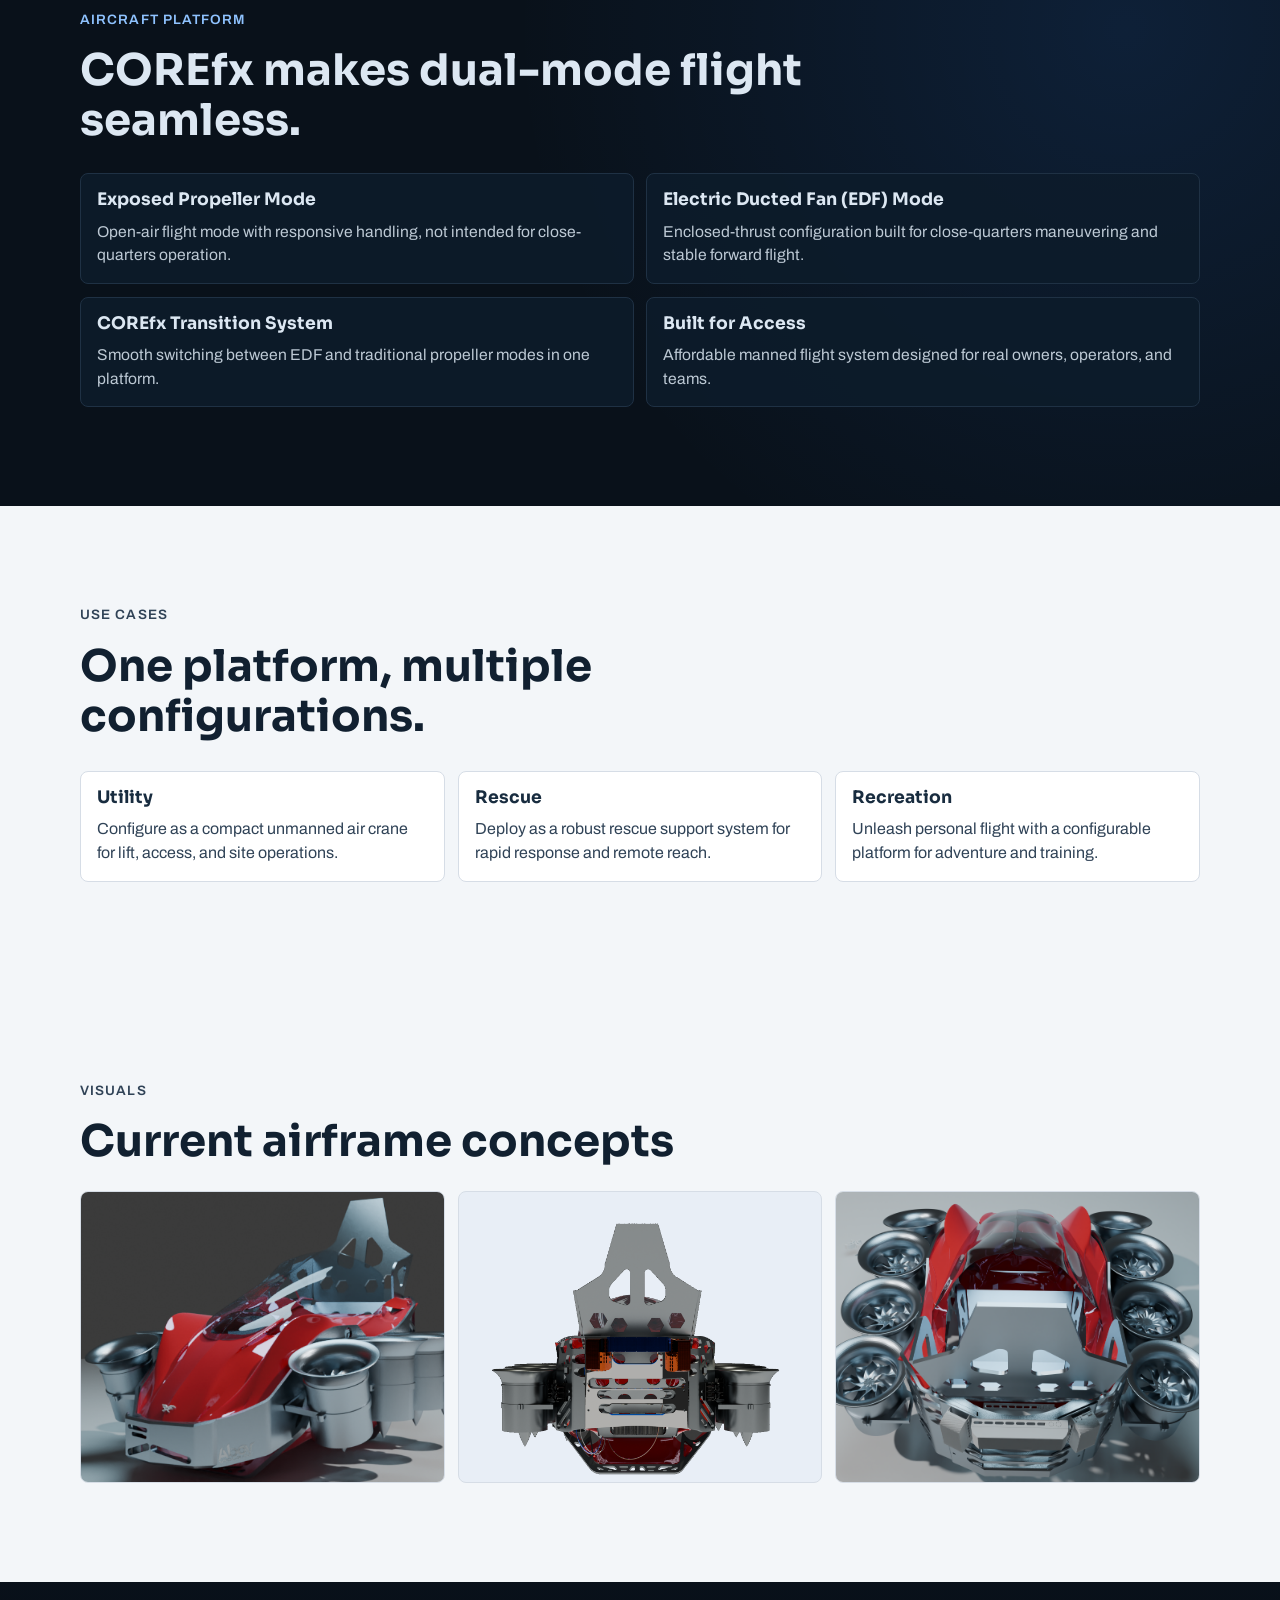
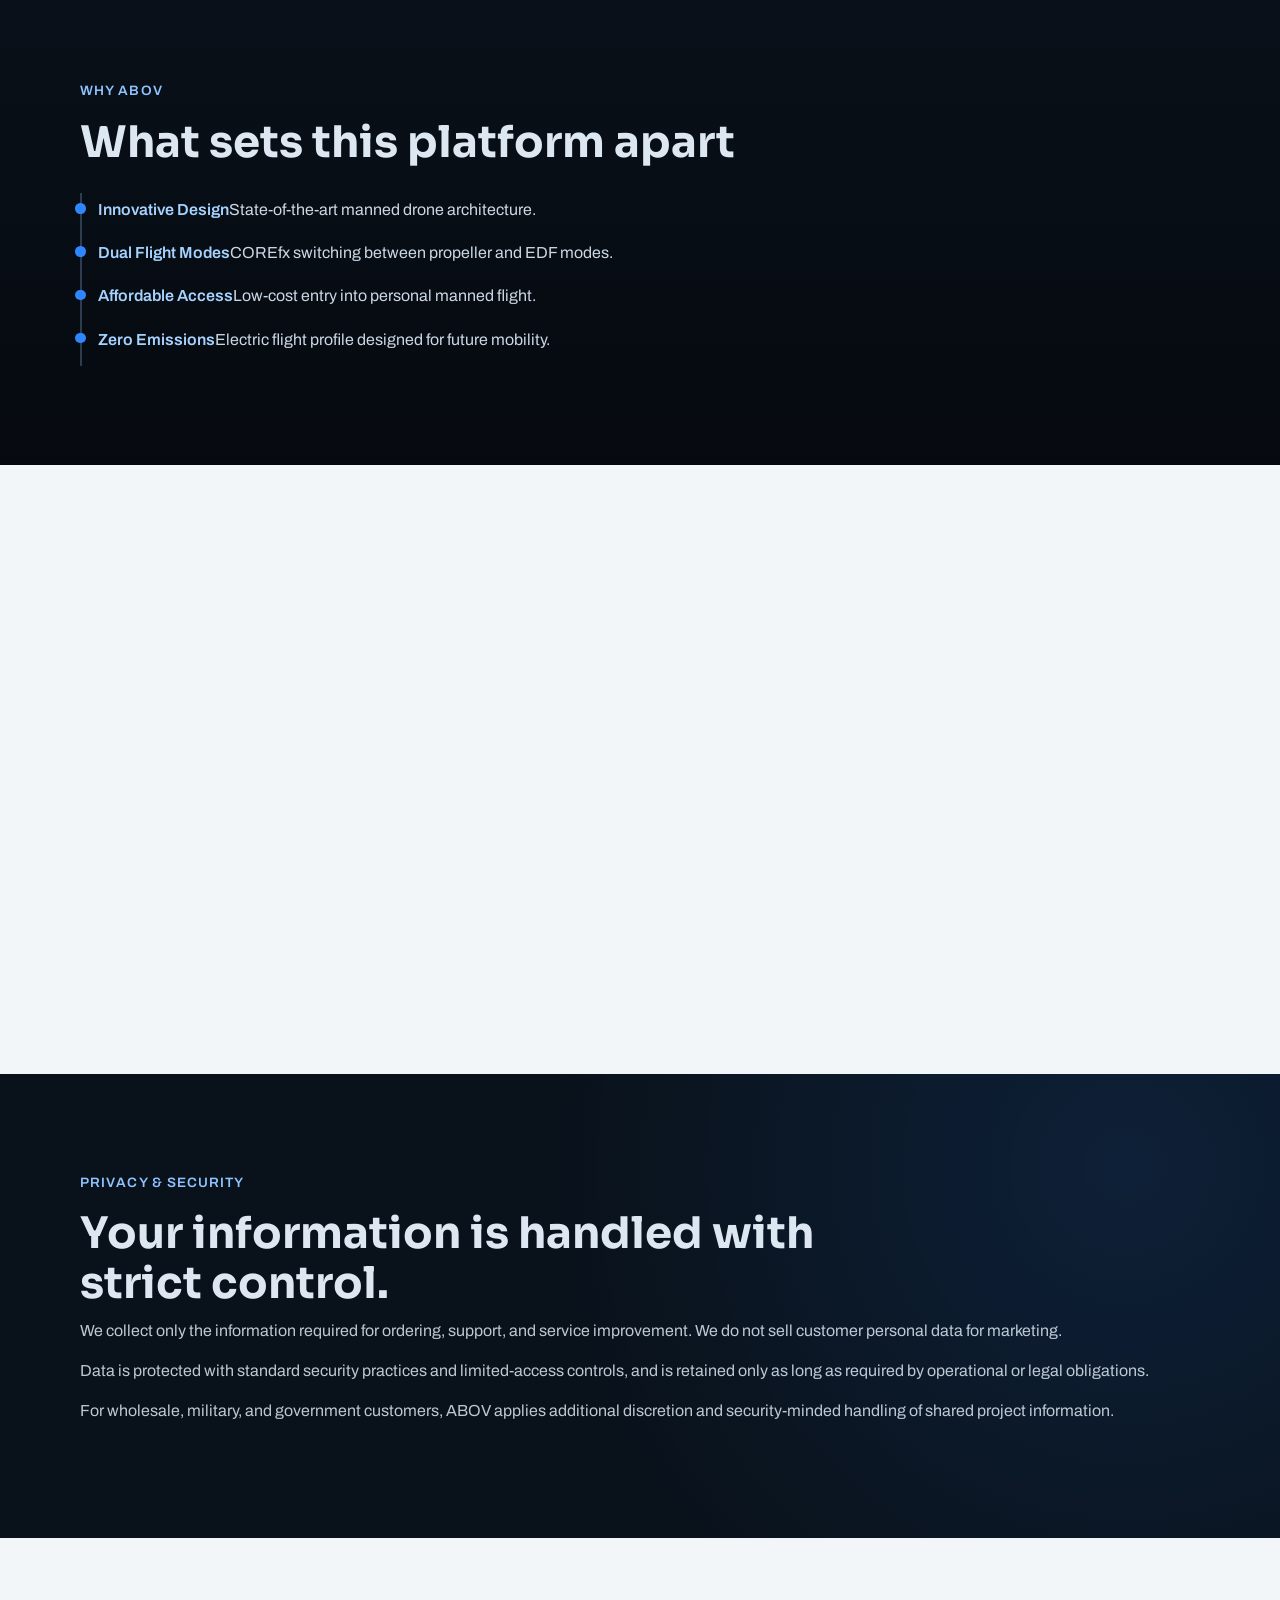
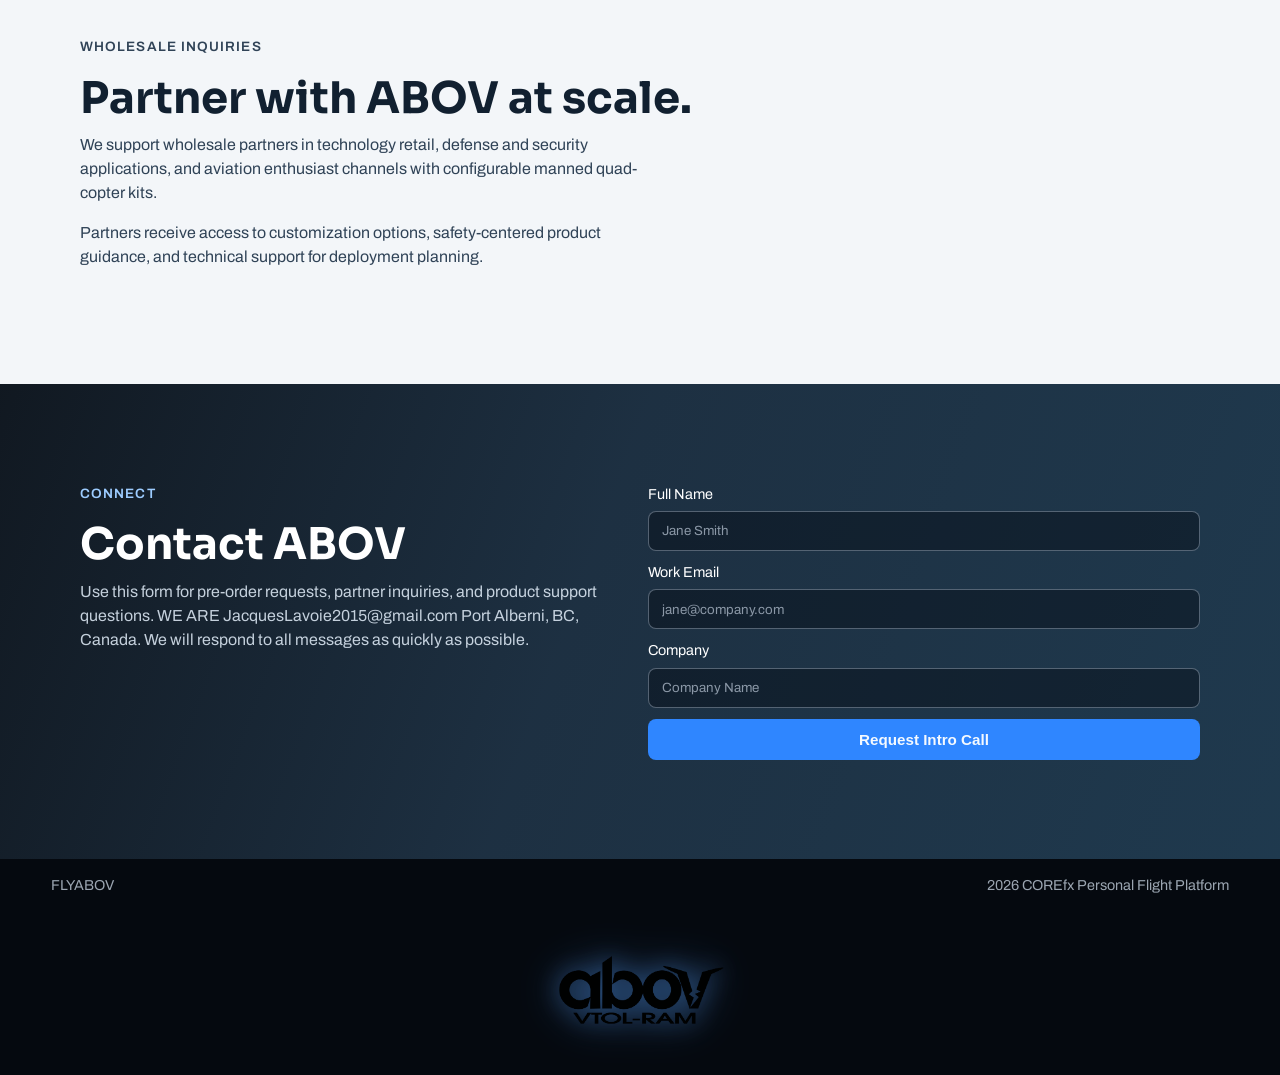
==== commit bff2b89a: "Update image source path in index.html" ====
--- a/index.html
+++ b/index.html
@@ -80,7 +80,7 @@
           </div>
           <div class="image-wrap">
             <img
-              src="https://github.com/OrangutanCrypto/FlyAboveit/blob/main/matela%20image/sun%20see%20head%20on%20zoon.png"
+              src="matela%20image/sun%20see%20head%20on%20zoon.png"
               <!--src="matela%20image/Side%20on%20portriate%20100sample%20full%20rez.png"-->
               alt="Electric VTOL aircraft on an airfield at sunset"
               loading="lazy"
